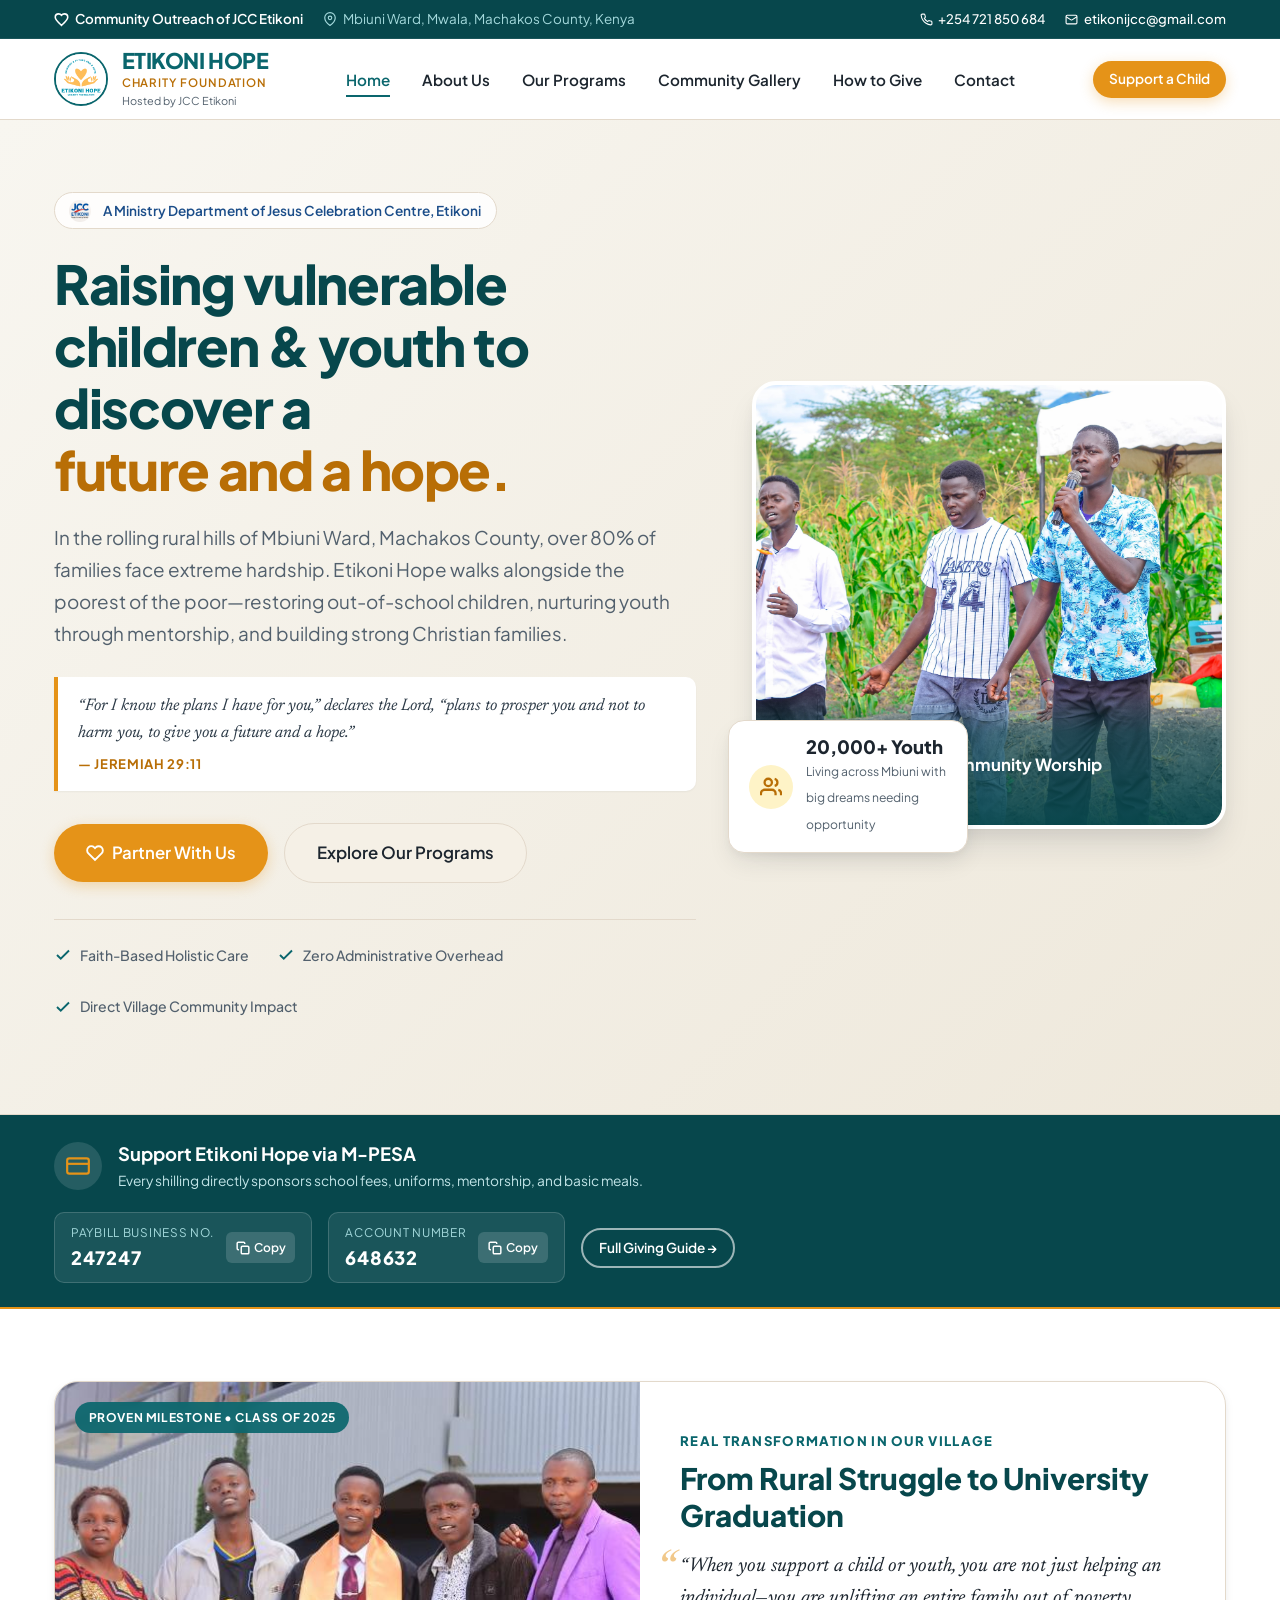
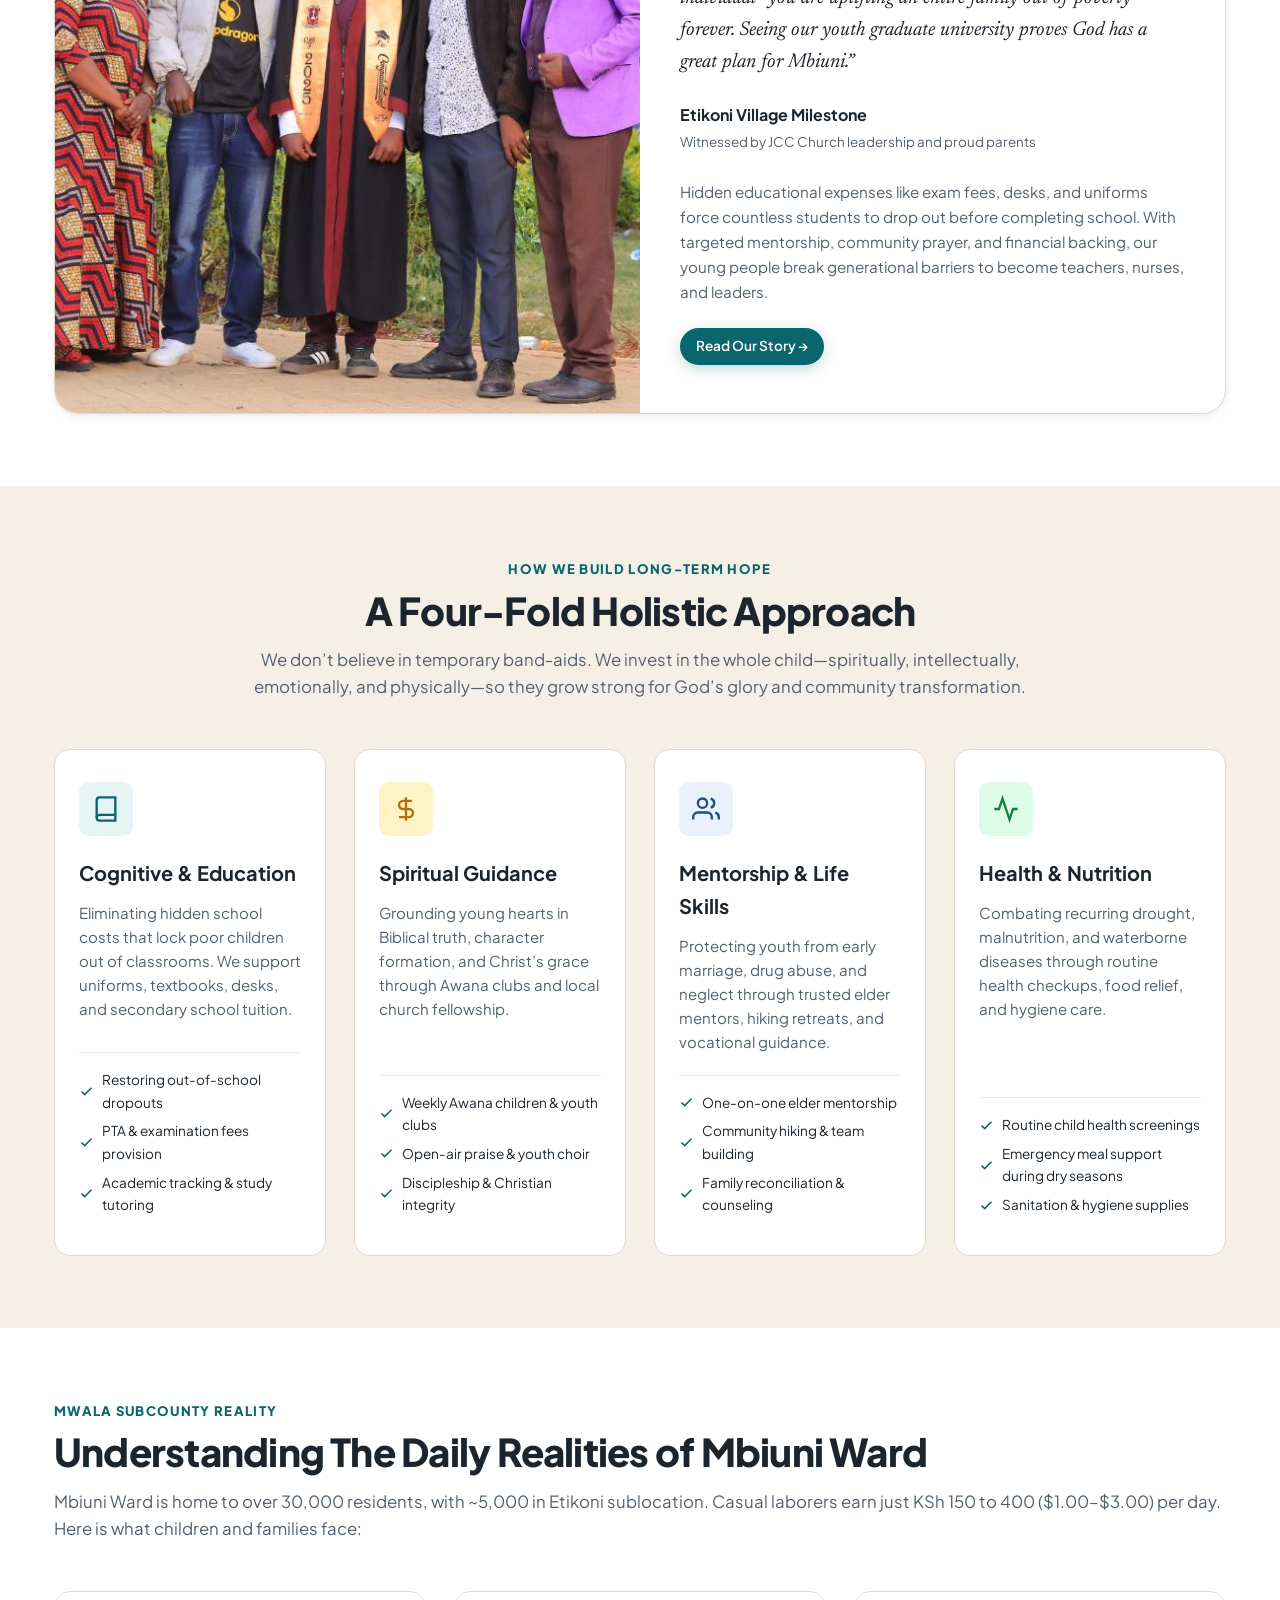
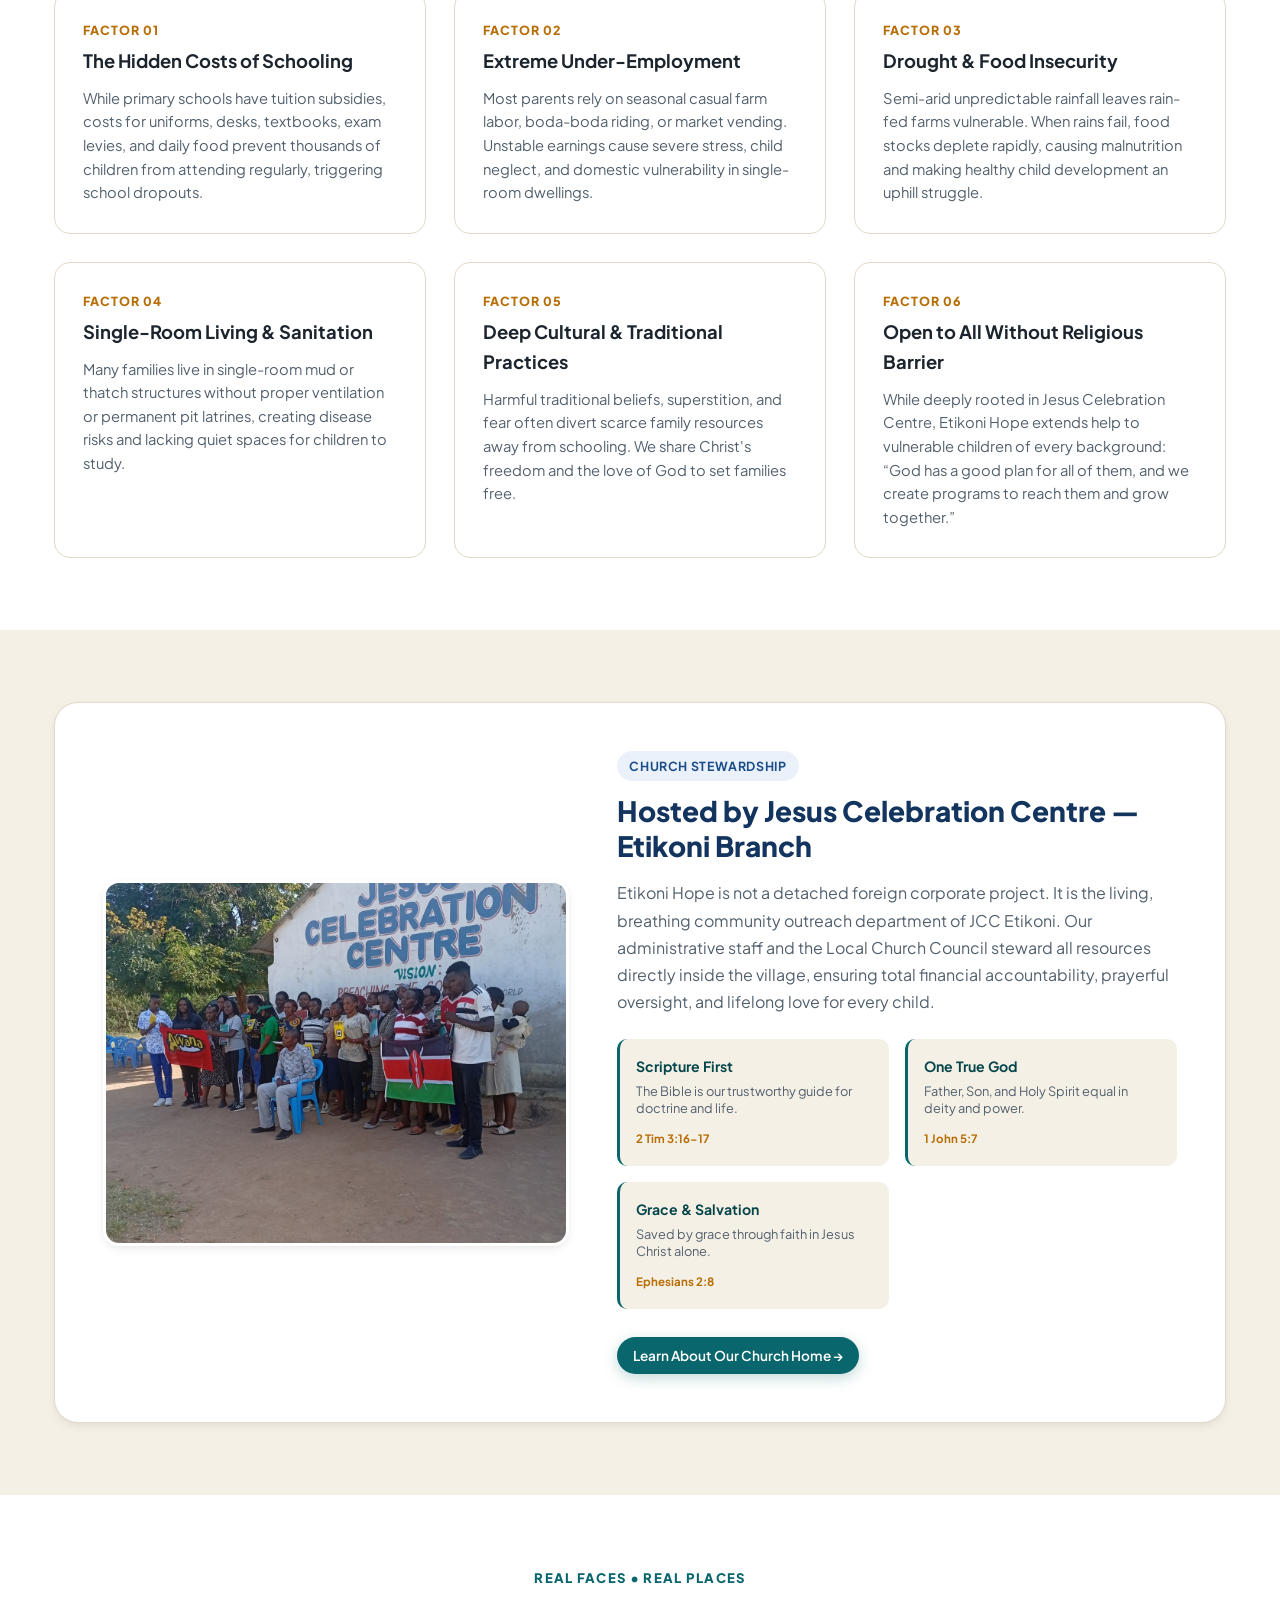
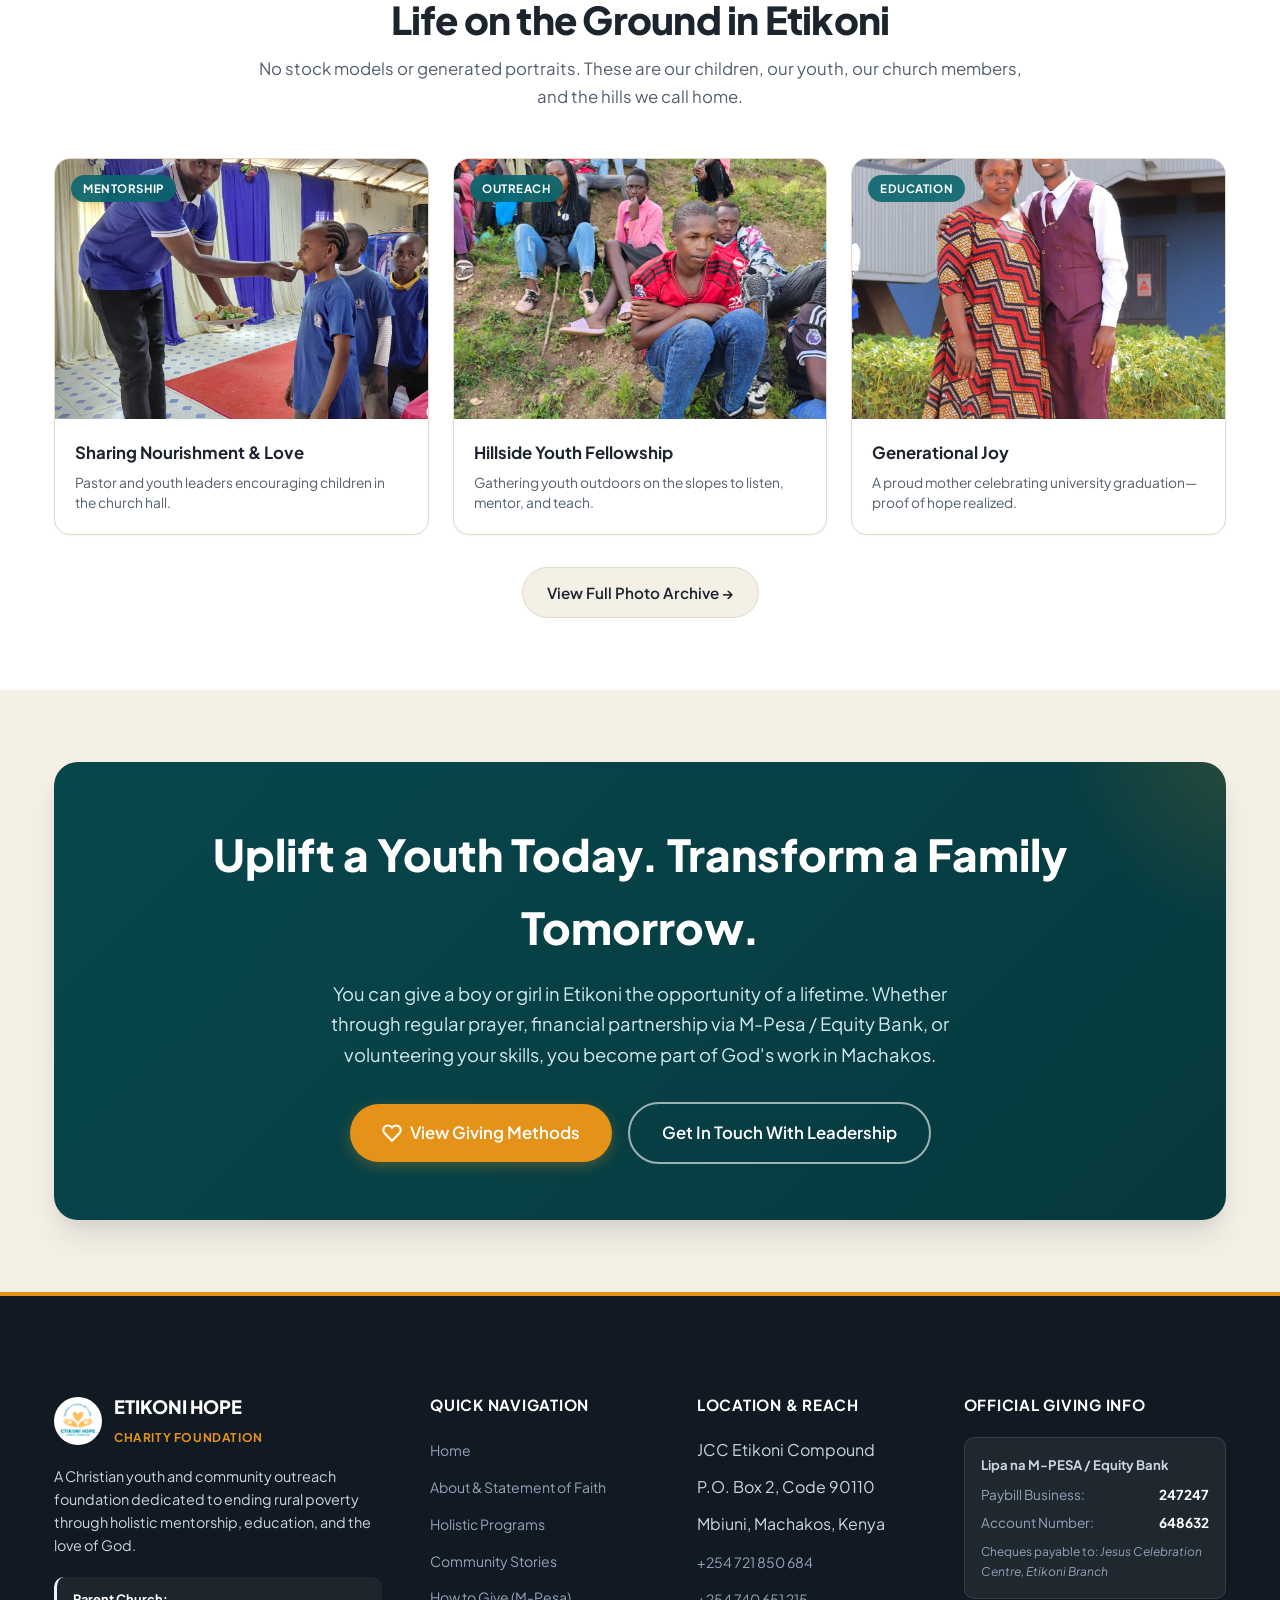
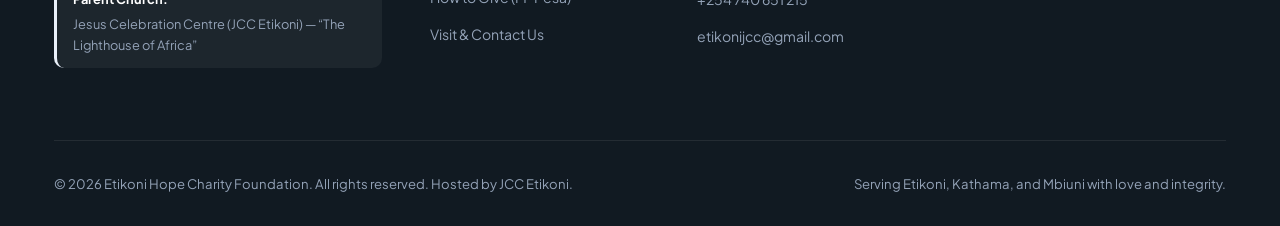
==== index.html @ 02f0107c "Initial complete static website for Etikoni Hope Charity Foundation" ====
<!DOCTYPE html>
<html lang="en">
<head>
  <meta charset="UTF-8">
  <meta name="viewport" content="width=device-width, initial-scale=1.0">
  <title>Etikoni Hope Charity Foundation | Bringing a Future and a Hope | JCC Etikoni</title>
  <meta name="description" content="Etikoni Hope is a Christian community outreach program hosted by Jesus Celebration Centre (JCC Etikoni) in Mbiuni, Mwala, Machakos County, Kenya. Dedicated to restoring education, mentorship, and hope to vulnerable youth.">
  <link rel="preconnect" href="https://fonts.googleapis.com">
  <link rel="preconnect" href="https://fonts.gstatic.com" crossorigin>
  <link href="https://fonts.googleapis.com/css2?family=Newsreader:ital,opsz,wght@0,6..72,400;0,6..72,600;1,6..72,400&family=Plus+Jakarta+Sans:wght@400;500;600;700;800&display=swap" rel="stylesheet">
  <link rel="stylesheet" href="assets/css/styles.css">
  <link rel="icon" type="image/jpeg" href="assets/images/logo.jpg">
</head>
<body>
  <a href="#main-content" class="skip-link">Skip to main content</a>

  <!-- Top Announcement Bar -->
  <aside class="top-notice-bar" aria-label="Quick contact and community notice">
    <div class="container top-bar-inner">
      <div class="top-bar-left">
        <span class="top-bar-tag">
          <svg width="15" height="15" viewBox="0 0 24 24" fill="none" stroke="currentColor" stroke-width="2.5"><path d="M12 21.35l-1.45-1.32C5.4 15.36 2 12.28 2 8.5 2 5.42 4.42 3 7.5 3c1.74 0 3.41.81 4.5 2.09C13.09 3.81 14.76 3 16.5 3 19.58 3 22 5.42 22 8.5c0 3.78-3.4 6.86-8.55 11.54L12 21.35z"/></svg>
          Community Outreach of JCC Etikoni
        </span>
        <span class="top-bar-location">
          <svg width="14" height="14" viewBox="0 0 24 24" fill="none" stroke="currentColor" stroke-width="2"><path d="M21 10c0 7-9 13-9 13s-9-6-9-13a9 9 0 0 1 18 0z"/><circle cx="12" cy="10" r="3"/></svg>
          Mbiuni Ward, Mwala, Machakos County, Kenya
        </span>
      </div>
      <div class="top-bar-contacts">
        <a href="tel:+254721850684" class="top-contact-link">
          <svg width="13" height="13" viewBox="0 0 24 24" fill="none" stroke="currentColor" stroke-width="2"><path d="M22 16.92v3a2 2 0 0 1-2.18 2 19.79 19.79 0 0 1-8.63-3.07 19.5 19.5 0 0 1-6-6 19.79 19.79 0 0 1-3.07-8.67A2 2 0 0 1 4.11 2h3a2 2 0 0 1 2 1.72 12.84 12.84 0 0 0 .7 2.81 2 2 0 0 1-.45 2.11L8.09 9.91a16 16 0 0 0 6 6l1.27-1.27a2 2 0 0 1 2.11-.45 12.84 12.84 0 0 0 2.81.7A2 2 0 0 1 22 16.92z"/></svg>
          +254 721 850 684
        </a>
        <a href="mailto:etikonijcc@gmail.com" class="top-contact-link">
          <svg width="13" height="13" viewBox="0 0 24 24" fill="none" stroke="currentColor" stroke-width="2"><rect x="2" y="4" width="20" height="16" rx="2"/><path d="m22 7-8.97 5.7a1.94 1.94 0 0 1-2.06 0L2 7"/></svg>
          etikonijcc@gmail.com
        </a>
      </div>
    </div>
  </aside>

  <!-- Main Navigation -->
  <header class="site-header">
    <div class="container nav-container">
      <a href="index.html" class="brand-wrapper" aria-label="Etikoni Hope Home">
        <img src="assets/images/logo.jpg" alt="Etikoni Hope Charity Foundation Logo" class="brand-logo-img">
        <div class="brand-text-block">
          <span class="brand-name">Etikoni Hope</span>
          <span class="brand-tagline">Charity Foundation</span>
          <span class="brand-subchurch">Hosted by JCC Etikoni</span>
        </div>
      </a>

      <nav class="nav-menu" aria-label="Main Navigation">
        <a href="index.html" class="nav-link active">Home</a>
        <a href="about.html" class="nav-link">About Us</a>
        <a href="programs.html" class="nav-link">Our Programs</a>
        <a href="gallery.html" class="nav-link">Community Gallery</a>
        <a href="donate.html" class="nav-link">How to Give</a>
        <a href="contact.html" class="nav-link">Contact</a>
      </nav>

      <div class="nav-actions">
        <a href="donate.html" class="btn btn-accent btn-sm">Support a Child</a>
        <button class="mobile-toggle" aria-expanded="false" aria-label="Toggle navigation menu">
          <svg width="24" height="24" viewBox="0 0 24 24" fill="none" stroke="currentColor" stroke-width="2.5" stroke-linecap="round"><line x1="3" y1="12" x2="21" y2="12"></line><line x1="3" y1="6" x2="21" y2="6"></line><line x1="3" y1="18" x2="21" y2="18"></line></svg>
        </button>
      </div>
    </div>
  </header>

  <main id="main-content">
    <!-- Hero Section -->
    <section class="hero-section">
      <div class="container">
        <div class="hero-grid">
          <div class="hero-content">
            <div class="hero-church-affiliation">
              <img src="assets/images/jcc-logo.jpg" alt="JCC Etikoni">
              <span>A Ministry Department of Jesus Celebration Centre, Etikoni</span>
            </div>

            <h1 class="hero-title">
              Raising vulnerable children & youth to discover a <span class="highlight">future and a hope.</span>
            </h1>

            <p class="hero-lead">
              In the rolling rural hills of Mbiuni Ward, Machakos County, over 80% of families face extreme hardship. Etikoni Hope walks alongside the poorest of the poor—restoring out-of-school children, nurturing youth through mentorship, and building strong Christian families.
            </p>

            <div class="scripture-banner">
              <p class="scripture-text">
                “For I know the plans I have for you,” declares the Lord, “plans to prosper you and not to harm you, to give you a future and a hope.”
              </p>
              <cite class="scripture-ref">— Jeremiah 29:11</cite>
            </div>

            <div class="hero-cta-group">
              <a href="donate.html" class="btn btn-accent btn-lg">
                <svg width="18" height="18" viewBox="0 0 24 24" fill="none" stroke="currentColor" stroke-width="2.5"><path d="M20.84 4.61a5.5 5.5 0 0 0-7.78 0L12 5.67l-1.06-1.06a5.5 5.5 0 0 0-7.78 7.78l1.06 1.06L12 21.23l7.78-7.78 1.06-1.06a5.5 5.5 0 0 0 0-7.78z"/></svg>
                Partner With Us
              </a>
              <a href="programs.html" class="btn btn-secondary btn-lg">Explore Our Programs</a>
            </div>

            <div class="hero-meta-points">
              <div class="meta-item">
                <svg width="18" height="18" viewBox="0 0 24 24" fill="none" stroke="currentColor" stroke-width="2.5"><polyline points="20 6 9 17 4 12"/></svg>
                <span>Faith-Based Holistic Care</span>
              </div>
              <div class="meta-item">
                <svg width="18" height="18" viewBox="0 0 24 24" fill="none" stroke="currentColor" stroke-width="2.5"><polyline points="20 6 9 17 4 12"/></svg>
                <span>Zero Administrative Overhead</span>
              </div>
              <div class="meta-item">
                <svg width="18" height="18" viewBox="0 0 24 24" fill="none" stroke="currentColor" stroke-width="2.5"><polyline points="20 6 9 17 4 12"/></svg>
                <span>Direct Village Community Impact</span>
              </div>
            </div>
          </div>

          <div class="hero-media-wrapper">
            <div class="hero-media-card">
              <img src="assets/images/youth-worship-choir.jpg" alt="Etikoni youth worship choir and outdoor fellowship in Machakos">
              <div class="hero-media-caption">
                <span class="caption-label">Youth in Action</span>
                <h2 class="caption-title">Joyful Fellowship & Community Worship</h2>
                <span class="caption-place">Etikoni Village, Mbiuni Ward</span>
              </div>
            </div>

            <div class="hero-floating-stat">
              <div class="floating-stat-icon">
                <svg width="22" height="22" viewBox="0 0 24 24" fill="none" stroke="currentColor" stroke-width="2.5"><path d="M17 21v-2a4 4 0 0 0-4-4H5a4 4 0 0 0-4 4v2"/><circle cx="9" cy="7" r="4"/><path d="M23 21v-2a4 4 0 0 0-3-3.87"/><path d="M16 3.13a4 4 0 0 1 0 7.75"/></svg>
              </div>
              <div class="floating-stat-content">
                <strong>20,000+ Youth</strong>
                <span>Living across Mbiuni with big dreams needing opportunity</span>
              </div>
            </div>
          </div>
        </div>
      </div>
    </section>

    <!-- Quick Paybill Bar -->
    <section class="paybill-action-strip" aria-label="Direct M-Pesa Giving">
      <div class="container paybill-strip-inner">
        <div class="paybill-lead-info">
          <div class="paybill-tag-icon">
            <svg width="26" height="26" viewBox="0 0 24 24" fill="none" stroke="currentColor" stroke-width="2"><rect x="2" y="5" width="20" height="14" rx="2"/><line x1="2" y1="10" x2="22" y2="10"/></svg>
          </div>
          <div>
            <h3>Support Etikoni Hope via M-PESA</h3>
            <p>Every shilling directly sponsors school fees, uniforms, mentorship, and basic meals.</p>
          </div>
        </div>

        <div class="paybill-data-boxes">
          <div class="paybill-box">
            <div>
              <span>Paybill Business No.</span>
              <strong>247247</strong>
            </div>
            <button class="copy-btn" data-copy="247247" data-label="Business No" aria-label="Copy Paybill Business Number">
              <svg width="14" height="14" viewBox="0 0 24 24" fill="none" stroke="currentColor" stroke-width="2.5"><rect x="9" y="9" width="13" height="13" rx="2" ry="2"/><path d="M5 15H4a2 2 0 0 1-2-2V4a2 2 0 0 1 2-2h9a2 2 0 0 1 2 2v1"/></svg>
              Copy
            </button>
          </div>

          <div class="paybill-box">
            <div>
              <span>Account Number</span>
              <strong>648632</strong>
            </div>
            <button class="copy-btn" data-copy="648632" data-label="Account No" aria-label="Copy Account Number">
              <svg width="14" height="14" viewBox="0 0 24 24" fill="none" stroke="currentColor" stroke-width="2.5"><rect x="9" y="9" width="13" height="13" rx="2" ry="2"/><path d="M5 15H4a2 2 0 0 1-2-2V4a2 2 0 0 1 2-2h9a2 2 0 0 1 2 2v1"/></svg>
              Copy
            </button>
          </div>

          <a href="donate.html" class="btn btn-outline-white btn-sm">Full Giving Guide &rarr;</a>
        </div>
      </div>
    </section>

    <!-- Real Impact Spotlight: University Graduate Proof -->
    <section class="section section-bg-white">
      <div class="container">
        <div class="story-spotlight">
          <div class="story-grid">
            <div class="story-media">
              <img src="assets/images/graduation-family.jpg" alt="University graduation milestone: graduate celebrating with family and church pastor">
              <span class="story-badge">Proven Milestone • Class of 2025</span>
            </div>
            <div class="story-content">
              <span class="section-subtitle">Real Transformation In Our Village</span>
              <h2 style="font-size: 1.85rem; font-weight:800; color:var(--color-primary-dark); margin-bottom:1rem; line-height:1.25;">
                From Rural Struggle to University Graduation
              </h2>
              <p class="story-quote">
                “When you support a child or youth, you are not just helping an individual—you are uplifting an entire family out of poverty forever. Seeing our youth graduate university proves God has a great plan for Mbiuni.”
              </p>
              <div class="story-author">
                <div class="author-details">
                  <strong>Etikoni Village Milestone</strong>
                  <span>Witnessed by JCC Church leadership and proud parents</span>
                </div>
              </div>
              <p style="font-size:0.95rem; color:var(--color-text-muted); line-height:1.65; margin-bottom:1.5rem;">
                Hidden educational expenses like exam fees, desks, and uniforms force countless students to drop out before completing school. With targeted mentorship, community prayer, and financial backing, our young people break generational barriers to become teachers, nurses, and leaders.
              </p>
              <div>
                <a href="about.html" class="btn btn-primary btn-sm">Read Our Story &rarr;</a>
              </div>
            </div>
          </div>
        </div>
      </div>
    </section>

    <!-- 4 Holistic Pillars -->
    <section class="section section-bg-warm">
      <div class="container">
        <div class="section-header text-center">
          <span class="section-subtitle">How We Build Long-Term Hope</span>
          <h2 class="section-title">A Four-Fold Holistic Approach</h2>
          <p class="section-description">
            We don’t believe in temporary band-aids. We invest in the whole child—spiritually, intellectually, emotionally, and physically—so they grow strong for God’s glory and community transformation.
          </p>
        </div>

        <div class="pillar-grid">
          <!-- Pillar 1 -->
          <div class="pillar-card">
            <div class="pillar-icon-box">
              <svg width="28" height="28" viewBox="0 0 24 24" fill="none" stroke="currentColor" stroke-width="2"><path d="M4 19.5A2.5 2.5 0 0 1 6.5 17H20"/><path d="M6.5 2H20v20H6.5A2.5 2.5 0 0 1 4 19.5v-15A2.5 2.5 0 0 1 6.5 2z"/></svg>
            </div>
            <h3 class="pillar-title">Cognitive & Education</h3>
            <p class="pillar-text">
              Eliminating hidden school costs that lock poor children out of classrooms. We support uniforms, textbooks, desks, and secondary school tuition.
            </p>
            <ul class="pillar-list">
              <li>
                <svg width="15" height="15" viewBox="0 0 24 24" fill="none" stroke="currentColor" stroke-width="2.5"><polyline points="20 6 9 17 4 12"/></svg>
                Restoring out-of-school dropouts
              </li>
              <li>
                <svg width="15" height="15" viewBox="0 0 24 24" fill="none" stroke="currentColor" stroke-width="2.5"><polyline points="20 6 9 17 4 12"/></svg>
                PTA & examination fees provision
              </li>
              <li>
                <svg width="15" height="15" viewBox="0 0 24 24" fill="none" stroke="currentColor" stroke-width="2.5"><polyline points="20 6 9 17 4 12"/></svg>
                Academic tracking & study tutoring
              </li>
            </ul>
          </div>

          <!-- Pillar 2 -->
          <div class="pillar-card">
            <div class="pillar-icon-box">
              <svg width="28" height="28" viewBox="0 0 24 24" fill="none" stroke="currentColor" stroke-width="2"><path d="M12 2v20M17 5H9.5a3.5 3.5 0 0 0 0 7h5a3.5 3.5 0 0 1 0 7H6"/></svg>
            </div>
            <h3 class="pillar-title">Spiritual Guidance</h3>
            <p class="pillar-text">
              Grounding young hearts in Biblical truth, character formation, and Christ’s grace through Awana clubs and local church fellowship.
            </p>
            <ul class="pillar-list">
              <li>
                <svg width="15" height="15" viewBox="0 0 24 24" fill="none" stroke="currentColor" stroke-width="2.5"><polyline points="20 6 9 17 4 12"/></svg>
                Weekly Awana children & youth clubs
              </li>
              <li>
                <svg width="15" height="15" viewBox="0 0 24 24" fill="none" stroke="currentColor" stroke-width="2.5"><polyline points="20 6 9 17 4 12"/></svg>
                Open-air praise & youth choir
              </li>
              <li>
                <svg width="15" height="15" viewBox="0 0 24 24" fill="none" stroke="currentColor" stroke-width="2.5"><polyline points="20 6 9 17 4 12"/></svg>
                Discipleship & Christian integrity
              </li>
            </ul>
          </div>

          <!-- Pillar 3 -->
          <div class="pillar-card">
            <div class="pillar-icon-box">
              <svg width="28" height="28" viewBox="0 0 24 24" fill="none" stroke="currentColor" stroke-width="2"><path d="M17 21v-2a4 4 0 0 0-4-4H5a4 4 0 0 0-4 4v2"/><circle cx="9" cy="7" r="4"/><path d="M23 21v-2a4 4 0 0 0-3-3.87"/><path d="M16 3.13a4 4 0 0 1 0 7.75"/></svg>
            </div>
            <h3 class="pillar-title">Mentorship & Life Skills</h3>
            <p class="pillar-text">
              Protecting youth from early marriage, drug abuse, and neglect through trusted elder mentors, hiking retreats, and vocational guidance.
            </p>
            <ul class="pillar-list">
              <li>
                <svg width="15" height="15" viewBox="0 0 24 24" fill="none" stroke="currentColor" stroke-width="2.5"><polyline points="20 6 9 17 4 12"/></svg>
                One-on-one elder mentorship
              </li>
              <li>
                <svg width="15" height="15" viewBox="0 0 24 24" fill="none" stroke="currentColor" stroke-width="2.5"><polyline points="20 6 9 17 4 12"/></svg>
                Community hiking & team building
              </li>
              <li>
                <svg width="15" height="15" viewBox="0 0 24 24" fill="none" stroke="currentColor" stroke-width="2.5"><polyline points="20 6 9 17 4 12"/></svg>
                Family reconciliation & counseling
              </li>
            </ul>
          </div>

          <!-- Pillar 4 -->
          <div class="pillar-card">
            <div class="pillar-icon-box">
              <svg width="28" height="28" viewBox="0 0 24 24" fill="none" stroke="currentColor" stroke-width="2"><path d="M22 12h-4l-3 9L9 3l-3 9H2"/></svg>
            </div>
            <h3 class="pillar-title">Health & Nutrition</h3>
            <p class="pillar-text">
              Combating recurring drought, malnutrition, and waterborne diseases through routine health checkups, food relief, and hygiene care.
            </p>
            <ul class="pillar-list">
              <li>
                <svg width="15" height="15" viewBox="0 0 24 24" fill="none" stroke="currentColor" stroke-width="2.5"><polyline points="20 6 9 17 4 12"/></svg>
                Routine child health screenings
              </li>
              <li>
                <svg width="15" height="15" viewBox="0 0 24 24" fill="none" stroke="currentColor" stroke-width="2.5"><polyline points="20 6 9 17 4 12"/></svg>
                Emergency meal support during dry seasons
              </li>
              <li>
                <svg width="15" height="15" viewBox="0 0 24 24" fill="none" stroke="currentColor" stroke-width="2.5"><polyline points="20 6 9 17 4 12"/></svg>
                Sanitation & hygiene supplies
              </li>
            </ul>
          </div>
        </div>
      </div>
    </section>

    <!-- Local Community Reality -->
    <section class="section section-bg-white">
      <div class="container">
        <div class="section-header">
          <span class="section-subtitle">Mwala Subcounty Reality</span>
          <h2 class="section-title">Understanding The Daily Realities of Mbiuni Ward</h2>
          <p class="section-description">
            Mbiuni Ward is home to over 30,000 residents, with ~5,000 in Etikoni sublocation. Casual laborers earn just KSh 150 to 400 ($1.00–$3.00) per day. Here is what children and families face:
          </p>
        </div>

        <div class="challenges-grid">
          <div class="challenge-card">
            <span class="challenge-num">Factor 01</span>
            <h3 class="challenge-title">The Hidden Costs of Schooling</h3>
            <p class="challenge-text">
              While primary schools have tuition subsidies, costs for uniforms, desks, textbooks, exam levies, and daily food prevent thousands of children from attending regularly, triggering school dropouts.
            </p>
          </div>

          <div class="challenge-card">
            <span class="challenge-num">Factor 02</span>
            <h3 class="challenge-title">Extreme Under-Employment</h3>
            <p class="challenge-text">
              Most parents rely on seasonal casual farm labor, boda-boda riding, or market vending. Unstable earnings cause severe stress, child neglect, and domestic vulnerability in single-room dwellings.
            </p>
          </div>

          <div class="challenge-card">
            <span class="challenge-num">Factor 03</span>
            <h3 class="challenge-title">Drought & Food Insecurity</h3>
            <p class="challenge-text">
              Semi-arid unpredictable rainfall leaves rain-fed farms vulnerable. When rains fail, food stocks deplete rapidly, causing malnutrition and making healthy child development an uphill struggle.
            </p>
          </div>

          <div class="challenge-card">
            <span class="challenge-num">Factor 04</span>
            <h3 class="challenge-title">Single-Room Living & Sanitation</h3>
            <p class="challenge-text">
              Many families live in single-room mud or thatch structures without proper ventilation or permanent pit latrines, creating disease risks and lacking quiet spaces for children to study.
            </p>
          </div>

          <div class="challenge-card">
            <span class="challenge-num">Factor 05</span>
            <h3 class="challenge-title">Deep Cultural & Traditional Practices</h3>
            <p class="challenge-text">
              Harmful traditional beliefs, superstition, and fear often divert scarce family resources away from schooling. We share Christ's freedom and the love of God to set families free.
            </p>
          </div>

          <div class="challenge-card">
            <span class="challenge-num">Factor 06</span>
            <h3 class="challenge-title">Open to All Without Religious Barrier</h3>
            <p class="challenge-text">
              While deeply rooted in Jesus Celebration Centre, Etikoni Hope extends help to vulnerable children of every background: “God has a good plan for all of them, and we create programs to reach them and grow together.”
            </p>
          </div>
        </div>
      </div>
    </section>

    <!-- Church Connection Feature -->
    <section class="section section-bg-warm">
      <div class="container">
        <div class="church-box">
          <div class="church-box-grid">
            <div class="church-media-card">
              <img src="assets/images/church-awana-gathering.jpg" alt="JCC Etikoni church congregation and Awana youth ministry">
            </div>
            <div class="church-info-block">
              <div class="badge-tag badge-tag-blue" style="margin-bottom:0.75rem;">Church Stewardship</div>
              <h3>Hosted by Jesus Celebration Centre — Etikoni Branch</h3>
              <p>
                Etikoni Hope is not a detached foreign corporate project. It is the living, breathing community outreach department of JCC Etikoni. Our administrative staff and the Local Church Council steward all resources directly inside the village, ensuring total financial accountability, prayerful oversight, and lifelong love for every child.
              </p>
              
              <div class="faith-statement-cards">
                <div class="faith-card">
                  <h5>Scripture First</h5>
                  <p>The Bible is our trustworthy guide for doctrine and life.</p>
                  <span>2 Tim 3:16-17</span>
                </div>
                <div class="faith-card">
                  <h5>One True God</h5>
                  <p>Father, Son, and Holy Spirit equal in deity and power.</p>
                  <span>1 John 5:7</span>
                </div>
                <div class="faith-card">
                  <h5>Grace & Salvation</h5>
                  <p>Saved by grace through faith in Jesus Christ alone.</p>
                  <span>Ephesians 2:8</span>
                </div>
              </div>

              <div style="margin-top: 1.75rem;">
                <a href="about.html" class="btn btn-primary btn-sm">Learn About Our Church Home &rarr;</a>
              </div>
            </div>
          </div>
        </div>
      </div>
    </section>

    <!-- Visual Glimpse of the Community -->
    <section class="section section-bg-white">
      <div class="container">
        <div class="section-header text-center">
          <span class="section-subtitle">Real Faces • Real Places</span>
          <h2 class="section-title">Life on the Ground in Etikoni</h2>
          <p class="section-description">
            No stock models or generated portraits. These are our children, our youth, our church members, and the hills we call home.
          </p>
        </div>

        <div class="gallery-grid">
          <div class="gallery-item" data-lightbox-src="assets/images/mentorship-feeding.jpg" data-title="Sharing Fellowship & Nourishment" data-caption="Pastor and youth leaders sharing meals and encouragement with children at the JCC Etikoni hall.">
            <div class="gallery-thumb-wrapper">
              <img src="assets/images/mentorship-feeding.jpg" alt="Pastor feeding children at church">
              <span class="gallery-category-pill">Mentorship</span>
            </div>
            <div class="gallery-caption">
              <h4>Sharing Nourishment & Love</h4>
              <p>Pastor and youth leaders encouraging children in the church hall.</p>
            </div>
          </div>

          <div class="gallery-item" data-lightbox-src="assets/images/youth-hillside-fellowship.jpg" data-title="Hillside Youth Fellowship" data-caption="Over 40 rural youth gathered outdoors on the slopes of Etikoni for mentorship and hope.">
            <div class="gallery-thumb-wrapper">
              <img src="assets/images/youth-hillside-fellowship.jpg" alt="Youth gathered on hillside for mentorship">
              <span class="gallery-category-pill">Outreach</span>
            </div>
            <div class="gallery-caption">
              <h4>Hillside Youth Fellowship</h4>
              <p>Gathering youth outdoors on the slopes to listen, mentor, and teach.</p>
            </div>
          </div>

          <div class="gallery-item" data-lightbox-src="assets/images/graduate-mother.jpg" data-title="Mother & University Graduate" data-caption="A mother in traditional attire standing proud with her son on graduation day.">
            <div class="gallery-thumb-wrapper">
              <img src="assets/images/graduate-mother.jpg" alt="Proud mother and university graduate son">
              <span class="gallery-category-pill">Education</span>
            </div>
            <div class="gallery-caption">
              <h4>Generational Joy</h4>
              <p>A proud mother celebrating university graduation—proof of hope realized.</p>
            </div>
          </div>
        </div>

        <div style="text-align: center; margin-top: 2rem;">
          <a href="gallery.html" class="btn btn-secondary">View Full Photo Archive &rarr;</a>
        </div>
      </div>
    </section>

    <!-- Call to Action Banner -->
    <section class="section section-bg-warm">
      <div class="container">
        <div class="cta-banner">
          <h2>Uplift a Youth Today. Transform a Family Tomorrow.</h2>
          <p>
            You can give a boy or girl in Etikoni the opportunity of a lifetime. Whether through regular prayer, financial partnership via M-Pesa / Equity Bank, or volunteering your skills, you become part of God's work in Machakos.
          </p>
          <div class="cta-button-row">
            <a href="donate.html" class="btn btn-accent btn-lg">
              <svg width="20" height="20" viewBox="0 0 24 24" fill="none" stroke="currentColor" stroke-width="2.5"><path d="M20.84 4.61a5.5 5.5 0 0 0-7.78 0L12 5.67l-1.06-1.06a5.5 5.5 0 0 0-7.78 7.78l1.06 1.06L12 21.23l7.78-7.78 1.06-1.06a5.5 5.5 0 0 0 0-7.78z"/></svg>
              View Giving Methods
            </a>
            <a href="contact.html" class="btn btn-outline-white btn-lg">Get In Touch With Leadership</a>
          </div>
        </div>
      </div>
    </section>
  </main>

  <!-- Site Footer -->
  <footer class="site-footer">
    <div class="container">
      <div class="footer-grid">
        <div class="footer-brand">
          <div style="display:flex; align-items:center; gap:0.75rem; margin-bottom:1rem;">
            <img src="assets/images/logo.jpg" alt="Etikoni Hope" style="width:48px; height:48px; border-radius:50%; background:#fff; padding:2px;">
            <div>
              <h4 style="margin:0; font-size:1.15rem; color:#fff;">Etikoni Hope</h4>
              <span style="font-size:0.75rem; color:var(--color-accent); text-transform:uppercase; letter-spacing:0.05em; font-weight:700;">Charity Foundation</span>
            </div>
          </div>
          <p>
            A Christian youth and community outreach foundation dedicated to ending rural poverty through holistic mentorship, education, and the love of God.
          </p>
          <div class="footer-church-note">
            <strong>Parent Church:</strong>
            Jesus Celebration Centre (JCC Etikoni) — “The Lighthouse of Africa”
          </div>
        </div>

        <div class="footer-col">
          <h5>Quick Navigation</h5>
          <ul class="footer-links">
            <li><a href="index.html">Home</a></li>
            <li><a href="about.html">About & Statement of Faith</a></li>
            <li><a href="programs.html">Holistic Programs</a></li>
            <li><a href="gallery.html">Community Stories</a></li>
            <li><a href="donate.html">How to Give (M-Pesa)</a></li>
            <li><a href="contact.html">Visit & Contact Us</a></li>
          </ul>
        </div>

        <div class="footer-col">
          <h5>Location & Reach</h5>
          <ul class="footer-links">
            <li><span style="color:#cbd5e1;">JCC Etikoni Compound</span></li>
            <li><span style="color:#cbd5e1;">P.O. Box 2, Code 90110</span></li>
            <li><span style="color:#cbd5e1;">Mbiuni, Machakos, Kenya</span></li>
            <li style="margin-top:0.75rem;"><a href="tel:+254721850684">+254 721 850 684</a></li>
            <li><a href="tel:+254740651215">+254 740 651 215</a></li>
            <li><a href="mailto:etikonijcc@gmail.com">etikonijcc@gmail.com</a></li>
          </ul>
        </div>

        <div class="footer-col">
          <h5>Official Giving Info</h5>
          <div class="footer-paybill-widget">
            <p><strong>Lipa na M-PESA / Equity Bank</strong></p>
            <div class="footer-paybill-row">
              <span>Paybill Business:</span>
              <strong>247247</strong>
            </div>
            <div class="footer-paybill-row">
              <span>Account Number:</span>
              <strong>648632</strong>
            </div>
            <p style="font-size:0.75rem; color:#94a3b8; margin-top:0.5rem; margin-bottom:0;">
              Cheques payable to: <em>Jesus Celebration Centre, Etikoni Branch</em>
            </p>
          </div>
        </div>
      </div>

      <div class="footer-bottom">
        <p>&copy; 2026 Etikoni Hope Charity Foundation. All rights reserved. Hosted by JCC Etikoni.</p>
        <p>Serving Etikoni, Kathama, and Mbiuni with love and integrity.</p>
      </div>
    </div>
  </footer>

  <script src="assets/js/main.js"></script>
</body>
</html>
---- assets/css/styles.css ----
/* ==========================================================================
   Etikoni Hope Charity Foundation - Official Stylesheet
   Rooted in community, faith, and authentic human impact
   ========================================================================== */

:root {
  /* Brand Palette - Derived from Etikoni Hope & JCC Logos */
  --color-primary: #0a666d;
  --color-primary-dark: #07474c;
  --color-primary-light: #12828a;
  --color-primary-subtle: #e6f4f5;

  --color-accent: #e59318;
  --color-accent-dark: #b86e06;
  --color-accent-light: #fef3c7;
  --color-accent-hover: #cf7c08;

  --color-church-blue: #1b4d89;
  --color-church-blue-dark: #12345e;
  --color-church-blue-light: #eaf1fb;

  --color-earth-red: #c2410c;
  --color-earth-green: #15803d;
  --color-earth-green-light: #dcfce7;

  /* Neutrals & Surfaces */
  --color-bg: #faf8f5;
  --color-surface: #ffffff;
  --color-surface-warm: #f5f0e6;
  --color-surface-hover: #f0e9dc;
  --color-border: #e3d9cb;
  --color-border-light: #efe7db;

  /* Typography Colors */
  --color-text-main: #1c252e;
  --color-text-muted: #52606d;
  --color-text-light: #7b8a99;
  --color-text-inverse: #ffffff;

  /* Typography System */
  --font-sans: 'Plus Jakarta Sans', system-ui, -apple-system, BlinkMacSystemFont, 'Segoe UI', Roboto, Helvetica, Arial, sans-serif;
  --font-serif: 'Newsreader', Georgia, Cambria, 'Times New Roman', serif;

  /* Spacing Scale */
  --space-xs: 0.25rem;
  --space-sm: 0.5rem;
  --space-md: 1rem;
  --space-lg: 1.5rem;
  --space-xl: 2rem;
  --space-2xl: 3rem;
  --space-3xl: 4.5rem;
  --space-4xl: 6rem;

  /* Border Radius */
  --radius-sm: 0.375rem;
  --radius-md: 0.625rem;
  --radius-lg: 1rem;
  --radius-xl: 1.5rem;
  --radius-full: 9999px;

  /* Elevation Shadows */
  --shadow-sm: 0 1px 2px rgba(28, 37, 46, 0.05);
  --shadow-md: 0 4px 12px -2px rgba(28, 37, 46, 0.08), 0 2px 6px -1px rgba(28, 37, 46, 0.04);
  --shadow-lg: 0 12px 24px -4px rgba(28, 37, 46, 0.1), 0 4px 10px -2px rgba(28, 37, 46, 0.05);
  --shadow-xl: 0 20px 32px -6px rgba(28, 37, 46, 0.12), 0 8px 16px -4px rgba(28, 37, 46, 0.06);

  /* Transitions */
  --transition-fast: 150ms cubic-bezier(0.4, 0, 0.2, 1);
  --transition-base: 250ms cubic-bezier(0.4, 0, 0.2, 1);
  --transition-smooth: 350ms cubic-bezier(0.16, 1, 0.3, 1);
}

/* Reset & Base Styles */
*, *::before, *::after {
  box-sizing: border-box;
  margin: 0;
  padding: 0;
}

html {
  font-size: 16px;
  scroll-behavior: smooth;
  -webkit-font-smoothing: antialiased;
  -moz-osx-font-smoothing: grayscale;
}

body {
  font-family: var(--font-sans);
  background-color: var(--color-bg);
  color: var(--color-text-main);
  line-height: 1.65;
  overflow-x: hidden;
  display: flex;
  flex-direction: column;
  min-height: 100vh;
}

img, picture, video, svg {
  display: block;
  max-width: 100%;
}

a {
  color: inherit;
  text-decoration: none;
  transition: color var(--transition-fast);
}

button, input, textarea, select {
  font: inherit;
  color: inherit;
}

button {
  cursor: pointer;
  border: none;
  background: none;
}

ul, ol {
  list-style: none;
}

/* Skip link for accessibility */
.skip-link {
  position: absolute;
  top: -100px;
  left: 1rem;
  background: var(--color-primary-dark);
  color: #fff;
  padding: 0.75rem 1.25rem;
  z-index: 9999;
  border-radius: var(--radius-sm);
  font-weight: 600;
  transition: top var(--transition-fast);
}
.skip-link:focus {
  top: 1rem;
}

/* Container */
.container {
  width: 100%;
  max-width: 1220px;
  margin-left: auto;
  margin-right: auto;
  padding-left: 1.5rem;
  padding-right: 1.5rem;
}

.container-narrow {
  max-width: 860px;
}

.container-wide {
  max-width: 1360px;
}

/* Header & Top Bar */
.top-notice-bar {
  background: var(--color-primary-dark);
  color: #d1ecee;
  font-size: 0.84rem;
  padding: 0.5rem 0;
  border-bottom: 1px solid rgba(255, 255, 255, 0.08);
}

.top-bar-inner {
  display: flex;
  justify-content: space-between;
  align-items: center;
  flex-wrap: wrap;
  gap: 0.75rem;
}

.top-bar-left {
  display: flex;
  align-items: center;
  gap: 1.25rem;
  flex-wrap: wrap;
}

.top-bar-tag {
  display: inline-flex;
  align-items: center;
  gap: 0.4rem;
  color: #fff;
  font-weight: 600;
}

.top-bar-location {
  display: inline-flex;
  align-items: center;
  gap: 0.35rem;
  color: #a4d9dc;
}

.top-bar-contacts {
  display: flex;
  align-items: center;
  gap: 1.25rem;
}

.top-contact-link {
  display: inline-flex;
  align-items: center;
  gap: 0.35rem;
  color: #fff;
  font-weight: 500;
  font-size: 0.82rem;
}
.top-contact-link:hover {
  color: var(--color-accent);
}

/* Main Navigation */
.site-header {
  position: sticky;
  top: 0;
  z-index: 1000;
  background: rgba(255, 255, 255, 0.96);
  backdrop-filter: blur(12px);
  -webkit-backdrop-filter: blur(12px);
  border-bottom: 1px solid var(--color-border);
  transition: all var(--transition-base);
}

.site-header.is-scrolled {
  box-shadow: var(--shadow-md);
}

.nav-container {
  display: flex;
  align-items: center;
  justify-content: space-between;
  height: 80px;
}

.brand-wrapper {
  display: flex;
  align-items: center;
  gap: 0.85rem;
  text-decoration: none;
}

.brand-logo-img {
  width: 54px;
  height: 54px;
  border-radius: 50%;
  object-fit: cover;
  border: 2px solid var(--color-primary);
  background: #fff;
}

.brand-text-block {
  display: flex;
  flex-direction: column;
}

.brand-name {
  font-size: 1.35rem;
  font-weight: 800;
  letter-spacing: -0.02em;
  color: var(--color-primary);
  line-height: 1.1;
  text-transform: uppercase;
}

.brand-tagline {
  font-size: 0.72rem;
  font-weight: 600;
  text-transform: uppercase;
  letter-spacing: 0.08em;
  color: var(--color-accent-dark);
}

.brand-subchurch {
  font-size: 0.68rem;
  color: var(--color-text-muted);
}

/* Nav links */
.nav-menu {
  display: flex;
  align-items: center;
  gap: 2rem;
}

.nav-link {
  font-size: 0.95rem;
  font-weight: 600;
  color: var(--color-text-main);
  position: relative;
  padding: 0.35rem 0;
  transition: color var(--transition-fast);
}

.nav-link::after {
  content: '';
  position: absolute;
  bottom: 0;
  left: 0;
  width: 0;
  height: 2px;
  background-color: var(--color-primary);
  transition: width var(--transition-base);
}

.nav-link:hover,
.nav-link.active {
  color: var(--color-primary);
}

.nav-link.active::after {
  width: 100%;
}

.nav-actions {
  display: flex;
  align-items: center;
  gap: 1rem;
}

.mobile-toggle {
  display: none;
  width: 44px;
  height: 44px;
  border-radius: var(--radius-sm);
  align-items: center;
  justify-content: center;
  color: var(--color-text-main);
  background: var(--color-surface-warm);
}

/* Buttons */
.btn {
  display: inline-flex;
  align-items: center;
  justify-content: center;
  gap: 0.5rem;
  padding: 0.75rem 1.5rem;
  font-size: 0.95rem;
  font-weight: 600;
  border-radius: var(--radius-full);
  transition: all var(--transition-fast);
  text-align: center;
  white-space: nowrap;
}

.btn-primary {
  background: var(--color-primary);
  color: #ffffff;
  box-shadow: 0 4px 14px rgba(10, 102, 109, 0.25);
}
.btn-primary:hover {
  background: var(--color-primary-dark);
  transform: translateY(-1px);
  box-shadow: 0 6px 18px rgba(10, 102, 109, 0.32);
  color: #fff;
}

.btn-accent {
  background: var(--color-accent);
  color: #ffffff;
  box-shadow: 0 4px 14px rgba(229, 147, 24, 0.3);
}
.btn-accent:hover {
  background: var(--color-accent-dark);
  transform: translateY(-1px);
  box-shadow: 0 6px 18px rgba(229, 147, 24, 0.4);
  color: #fff;
}

.btn-secondary {
  background: var(--color-surface-warm);
  color: var(--color-text-main);
  border: 1px solid var(--color-border);
}
.btn-secondary:hover {
  background: var(--color-surface-hover);
  border-color: var(--color-text-muted);
}

.btn-outline-white {
  background: transparent;
  color: #ffffff;
  border: 2px solid rgba(255, 255, 255, 0.6);
}
.btn-outline-white:hover {
  background: #ffffff;
  color: var(--color-primary-dark);
  border-color: #ffffff;
}

.btn-sm {
  padding: 0.45rem 1rem;
  font-size: 0.85rem;
}

.btn-lg {
  padding: 0.95rem 2rem;
  font-size: 1.05rem;
}

/* Paybill Fast Badge Pill */
.paybill-pill {
  display: inline-flex;
  align-items: center;
  gap: 0.5rem;
  background: #fff;
  border: 1px solid #e2d7c5;
  border-radius: var(--radius-full);
  padding: 0.35rem 0.85rem;
  font-size: 0.82rem;
  box-shadow: var(--shadow-sm);
}

.paybill-pill strong {
  color: var(--color-primary-dark);
  font-weight: 700;
}

.badge-tag {
  display: inline-flex;
  align-items: center;
  gap: 0.35rem;
  padding: 0.3rem 0.75rem;
  background: var(--color-primary-subtle);
  color: var(--color-primary-dark);
  font-size: 0.78rem;
  font-weight: 700;
  text-transform: uppercase;
  letter-spacing: 0.05em;
  border-radius: var(--radius-full);
}

.badge-tag-amber {
  background: var(--color-accent-light);
  color: var(--color-accent-dark);
}

.badge-tag-blue {
  background: var(--color-church-blue-light);
  color: var(--color-church-blue);
}

/* Hero Section */
.hero-section {
  position: relative;
  background: linear-gradient(135deg, #f8f6f0 0%, #eee8db 100%);
  padding: var(--space-3xl) 0 var(--space-4xl);
  overflow: hidden;
  border-bottom: 1px solid var(--color-border);
}

.hero-grid {
  display: grid;
  grid-template-columns: 1.15fr 0.85fr;
  align-items: center;
  gap: 3.5rem;
}

.hero-church-affiliation {
  display: inline-flex;
  align-items: center;
  gap: 0.75rem;
  background: rgba(255, 255, 255, 0.85);
  border: 1px solid var(--color-border);
  padding: 0.4rem 0.9rem;
  border-radius: var(--radius-full);
  margin-bottom: 1.5rem;
  font-size: 0.85rem;
  font-weight: 600;
  color: var(--color-church-blue);
}

.hero-church-affiliation img {
  width: 22px;
  height: 22px;
  border-radius: 50%;
}

.hero-title {
  font-size: clamp(2.3rem, 4.2vw, 3.5rem);
  font-weight: 800;
  line-height: 1.15;
  color: var(--color-primary-dark);
  letter-spacing: -0.025em;
  margin-bottom: 1.25rem;
}

.hero-title .highlight {
  color: var(--color-accent-dark);
  position: relative;
  display: inline-block;
}

.hero-lead {
  font-size: 1.18rem;
  color: var(--color-text-muted);
  line-height: 1.7;
  margin-bottom: 1.75rem;
}

.scripture-banner {
  background: var(--color-surface);
  border-left: 4px solid var(--color-accent);
  padding: 1rem 1.25rem;
  border-radius: 0 var(--radius-md) var(--radius-md) 0;
  box-shadow: var(--shadow-sm);
  margin-bottom: 2rem;
}

.scripture-text {
  font-family: var(--font-serif);
  font-size: 1.05rem;
  font-style: italic;
  color: #2c3a47;
  line-height: 1.6;
}

.scripture-ref {
  display: block;
  margin-top: 0.4rem;
  font-size: 0.82rem;
  font-weight: 700;
  color: var(--color-accent-dark);
  text-transform: uppercase;
  letter-spacing: 0.05em;
  font-style: normal;
}

.hero-cta-group {
  display: flex;
  flex-wrap: wrap;
  align-items: center;
  gap: 1rem;
  margin-bottom: 2.25rem;
}

.hero-meta-points {
  display: flex;
  flex-wrap: wrap;
  gap: 1.75rem;
  padding-top: 1.5rem;
  border-top: 1px solid var(--color-border);
}

.meta-item {
  display: flex;
  align-items: center;
  gap: 0.5rem;
  font-size: 0.88rem;
  color: var(--color-text-muted);
  font-weight: 500;
}

.meta-item svg {
  color: var(--color-primary);
  flex-shrink: 0;
}

/* Hero Media Mosaic */
.hero-media-wrapper {
  position: relative;
}

.hero-media-card {
  position: relative;
  border-radius: var(--radius-xl);
  overflow: hidden;
  box-shadow: var(--shadow-xl);
  border: 4px solid #ffffff;
  background: #ffffff;
}

.hero-media-card img {
  width: 100%;
  height: 440px;
  object-fit: cover;
  transition: transform var(--transition-smooth);
}

.hero-media-caption {
  position: absolute;
  bottom: 0;
  left: 0;
  right: 0;
  background: linear-gradient(to top, rgba(7, 71, 76, 0.95) 0%, rgba(7, 71, 76, 0.6) 70%, transparent 100%);
  color: #fff;
  padding: 1.75rem 1.25rem 1.25rem;
}

.caption-label {
  font-size: 0.72rem;
  text-transform: uppercase;
  letter-spacing: 0.08em;
  color: var(--color-accent-light);
  font-weight: 700;
}

.caption-title {
  font-size: 1.05rem;
  font-weight: 700;
  margin-top: 0.15rem;
}

.caption-place {
  font-size: 0.82rem;
  color: #d1ecee;
}

.hero-floating-stat {
  position: absolute;
  bottom: -1.5rem;
  left: -1.5rem;
  background: #ffffff;
  border-radius: var(--radius-lg);
  padding: 1rem 1.25rem;
  box-shadow: var(--shadow-lg);
  border: 1px solid var(--color-border);
  display: flex;
  align-items: center;
  gap: 0.85rem;
  z-index: 2;
  max-width: 240px;
}

.floating-stat-icon {
  width: 44px;
  height: 44px;
  border-radius: 50%;
  background: var(--color-accent-light);
  color: var(--color-accent-dark);
  display: flex;
  align-items: center;
  justify-content: center;
  flex-shrink: 0;
}

.floating-stat-content strong {
  display: block;
  font-size: 1.15rem;
  font-weight: 800;
  color: var(--color-text-main);
  line-height: 1.1;
}

.floating-stat-content span {
  font-size: 0.76rem;
  color: var(--color-text-muted);
  line-height: 1.2;
}

/* Paybill Fast Banner */
.paybill-action-strip {
  background: var(--color-primary-dark);
  color: #ffffff;
  padding: 1.5rem 0;
  border-bottom: 2px solid var(--color-accent);
}

.paybill-strip-inner {
  display: flex;
  align-items: center;
  justify-content: space-between;
  flex-wrap: wrap;
  gap: 1.25rem;
}

.paybill-lead-info {
  display: flex;
  align-items: center;
  gap: 1rem;
}

.paybill-tag-icon {
  width: 48px;
  height: 48px;
  border-radius: 50%;
  background: rgba(255, 255, 255, 0.12);
  display: flex;
  align-items: center;
  justify-content: center;
  color: var(--color-accent);
}

.paybill-lead-info h3 {
  font-size: 1.15rem;
  font-weight: 700;
  color: #ffffff;
}

.paybill-lead-info p {
  font-size: 0.86rem;
  color: #c2e5e8;
}

.paybill-data-boxes {
  display: flex;
  align-items: center;
  gap: 1rem;
  flex-wrap: wrap;
}

.paybill-box {
  background: rgba(255, 255, 255, 0.08);
  border: 1px solid rgba(255, 255, 255, 0.16);
  padding: 0.6rem 1rem;
  border-radius: var(--radius-md);
  display: flex;
  align-items: center;
  gap: 0.75rem;
}

.paybill-box span {
  font-size: 0.74rem;
  text-transform: uppercase;
  letter-spacing: 0.06em;
  color: #a4d9dc;
  display: block;
}

.paybill-box strong {
  font-size: 1.15rem;
  font-weight: 800;
  letter-spacing: 0.04em;
  color: #ffffff;
}

.copy-btn {
  background: rgba(255, 255, 255, 0.15);
  border: none;
  color: #fff;
  padding: 0.35rem 0.6rem;
  border-radius: var(--radius-sm);
  font-size: 0.75rem;
  font-weight: 600;
  display: inline-flex;
  align-items: center;
  gap: 0.25rem;
  transition: all var(--transition-fast);
}

.copy-btn:hover {
  background: var(--color-accent);
  color: #fff;
}

/* Section Common Styling */
.section {
  padding: var(--space-3xl) 0;
  position: relative;
}

.section-bg-warm {
  background-color: var(--color-surface-warm);
}

.section-bg-white {
  background-color: #ffffff;
}

.section-bg-dark {
  background-color: var(--color-primary-dark);
  color: #ffffff;
}

.section-header {
  margin-bottom: var(--space-2xl);
}

.section-header.text-center {
  text-align: center;
  max-width: 780px;
  margin-left: auto;
  margin-right: auto;
}

.section-subtitle {
  font-size: 0.82rem;
  font-weight: 800;
  text-transform: uppercase;
  letter-spacing: 0.1em;
  color: var(--color-primary);
  margin-bottom: 0.5rem;
  display: block;
}

.section-header.text-center .section-subtitle {
  color: var(--color-primary);
}

.section-bg-dark .section-subtitle {
  color: var(--color-accent);
}

.section-title {
  font-size: clamp(1.8rem, 3vw, 2.5rem);
  font-weight: 800;
  color: var(--color-text-main);
  line-height: 1.2;
  letter-spacing: -0.02em;
}

.section-bg-dark .section-title {
  color: #ffffff;
}

.section-description {
  font-size: 1.05rem;
  color: var(--color-text-muted);
  margin-top: 0.75rem;
  line-height: 1.65;
}

.section-bg-dark .section-description {
  color: #d1ecee;
}

/* Feature Grid / Cards */
.pillar-grid {
  display: grid;
  grid-template-columns: repeat(auto-fit, minmax(260px, 1fr));
  gap: 1.75rem;
}

.pillar-card {
  background: var(--color-surface);
  border: 1px solid var(--color-border);
  border-radius: var(--radius-lg);
  padding: 2rem 1.5rem;
  transition: all var(--transition-base);
  display: flex;
  flex-direction: column;
}

.pillar-card:hover {
  transform: translateY(-4px);
  box-shadow: var(--shadow-lg);
  border-color: var(--color-primary);
}

.pillar-icon-box {
  width: 54px;
  height: 54px;
  border-radius: var(--radius-md);
  background: var(--color-primary-subtle);
  color: var(--color-primary);
  display: flex;
  align-items: center;
  justify-content: center;
  margin-bottom: 1.25rem;
}

.pillar-card:nth-child(2) .pillar-icon-box {
  background: var(--color-accent-light);
  color: var(--color-accent-dark);
}

.pillar-card:nth-child(3) .pillar-icon-box {
  background: var(--color-church-blue-light);
  color: var(--color-church-blue);
}

.pillar-card:nth-child(4) .pillar-icon-box {
  background: var(--color-earth-green-light);
  color: var(--color-earth-green);
}

.pillar-title {
  font-size: 1.25rem;
  font-weight: 700;
  color: var(--color-text-main);
  margin-bottom: 0.75rem;
}

.pillar-text {
  font-size: 0.94rem;
  color: var(--color-text-muted);
  line-height: 1.6;
  margin-bottom: 1.25rem;
  flex-grow: 1;
}

.pillar-list {
  border-top: 1px solid var(--color-border-light);
  padding-top: 1rem;
}

.pillar-list li {
  font-size: 0.85rem;
  color: var(--color-text-main);
  display: flex;
  align-items: center;
  gap: 0.5rem;
  margin-bottom: 0.4rem;
}

.pillar-list li svg {
  color: var(--color-primary);
  flex-shrink: 0;
}

/* Real Impact Spotlight / Story Feature */
.story-spotlight {
  background: #ffffff;
  border: 1px solid var(--color-border);
  border-radius: var(--radius-xl);
  overflow: hidden;
  box-shadow: var(--shadow-md);
}

.story-grid {
  display: grid;
  grid-template-columns: 1fr 1fr;
}

.story-media {
  position: relative;
  min-height: 380px;
}

.story-media img {
  width: 100%;
  height: 100%;
  object-fit: cover;
}

.story-badge {
  position: absolute;
  top: 1.25rem;
  left: 1.25rem;
  background: rgba(10, 102, 109, 0.92);
  color: #fff;
  padding: 0.35rem 0.85rem;
  border-radius: var(--radius-full);
  font-size: 0.75rem;
  font-weight: 700;
  text-transform: uppercase;
  letter-spacing: 0.05em;
  backdrop-filter: blur(4px);
}

.story-content {
  padding: 3rem 2.5rem;
  display: flex;
  flex-direction: column;
  justify-content: center;
}

.story-quote {
  font-family: var(--font-serif);
  font-size: 1.25rem;
  font-style: italic;
  color: var(--color-text-main);
  line-height: 1.6;
  margin-bottom: 1.5rem;
  position: relative;
}

.story-quote::before {
  content: '“';
  font-size: 3rem;
  color: var(--color-accent);
  position: absolute;
  left: -1.5rem;
  top: -1rem;
  opacity: 0.5;
}

.story-author {
  display: flex;
  align-items: center;
  gap: 1rem;
  margin-bottom: 1.5rem;
}

.author-details strong {
  display: block;
  font-size: 1rem;
  color: var(--color-text-main);
}

.author-details span {
  font-size: 0.84rem;
  color: var(--color-text-muted);
}

/* Ground Reality Breakdown (PDF 2 data) */
.challenges-grid {
  display: grid;
  grid-template-columns: repeat(auto-fit, minmax(320px, 1fr));
  gap: 1.75rem;
}

.challenge-card {
  background: var(--color-surface);
  border: 1px solid var(--color-border);
  border-radius: var(--radius-lg);
  padding: 1.75rem;
  position: relative;
  transition: all var(--transition-base);
}

.challenge-card:hover {
  box-shadow: var(--shadow-md);
  border-color: #d1bfa8;
}

.challenge-num {
  font-size: 0.78rem;
  font-weight: 800;
  color: var(--color-accent-dark);
  text-transform: uppercase;
  letter-spacing: 0.08em;
  margin-bottom: 0.35rem;
  display: block;
}

.challenge-title {
  font-size: 1.15rem;
  font-weight: 700;
  color: var(--color-text-main);
  margin-bottom: 0.65rem;
}

.challenge-text {
  font-size: 0.92rem;
  color: var(--color-text-muted);
  line-height: 1.6;
}

/* Transparent Criteria Section */
.criteria-list-grid {
  display: grid;
  grid-template-columns: repeat(auto-fit, minmax(300px, 1fr));
  gap: 1.25rem;
}

.criteria-item {
  display: flex;
  align-items: flex-start;
  gap: 1rem;
  background: #ffffff;
  padding: 1.25rem;
  border-radius: var(--radius-md);
  border: 1px solid var(--color-border);
}

.criteria-badge {
  width: 32px;
  height: 32px;
  border-radius: 50%;
  background: var(--color-primary-subtle);
  color: var(--color-primary);
  display: flex;
  align-items: center;
  justify-content: center;
  font-weight: 700;
  font-size: 0.85rem;
  flex-shrink: 0;
}

.criteria-content h4 {
  font-size: 0.98rem;
  font-weight: 700;
  color: var(--color-text-main);
  margin-bottom: 0.25rem;
}

.criteria-content p {
  font-size: 0.86rem;
  color: var(--color-text-muted);
  line-height: 1.5;
}

/* Church Partnership Spotlight */
.church-box {
  background: #ffffff;
  border-radius: var(--radius-xl);
  border: 1px solid var(--color-border);
  padding: 3rem;
  box-shadow: var(--shadow-md);
}

.church-box-grid {
  display: grid;
  grid-template-columns: 1fr 1.2fr;
  align-items: center;
  gap: 3rem;
}

.church-media-card {
  position: relative;
  border-radius: var(--radius-lg);
  overflow: hidden;
  box-shadow: var(--shadow-md);
  border: 3px solid #fff;
}

.church-media-card img {
  width: 100%;
  height: 360px;
  object-fit: cover;
}

.church-info-block h3 {
  font-size: 1.75rem;
  font-weight: 800;
  color: var(--color-church-blue-dark);
  margin-bottom: 1rem;
  line-height: 1.25;
}

.church-info-block p {
  font-size: 1rem;
  color: var(--color-text-muted);
  line-height: 1.7;
  margin-bottom: 1.5rem;
}

.faith-statement-cards {
  display: grid;
  grid-template-columns: repeat(auto-fit, minmax(200px, 1fr));
  gap: 1rem;
  margin-top: 1.5rem;
}

.faith-card {
  background: var(--color-surface-warm);
  border-radius: var(--radius-md);
  padding: 1rem;
  border-left: 3px solid var(--color-primary);
}

.faith-card h5 {
  font-size: 0.88rem;
  font-weight: 700;
  color: var(--color-primary-dark);
  margin-bottom: 0.25rem;
}

.faith-card p {
  font-size: 0.8rem;
  color: var(--color-text-muted);
  margin-bottom: 0.35rem;
  line-height: 1.4;
}

.faith-card span {
  font-size: 0.72rem;
  font-weight: 700;
  color: var(--color-accent-dark);
}

/* Donation Tiers & Giving Options */
.giving-grid {
  display: grid;
  grid-template-columns: repeat(auto-fit, minmax(260px, 1fr));
  gap: 1.75rem;
}

.giving-card {
  background: #ffffff;
  border: 2px solid var(--color-border);
  border-radius: var(--radius-lg);
  padding: 2.25rem 1.5rem;
  display: flex;
  flex-direction: column;
  transition: all var(--transition-base);
  position: relative;
}

.giving-card.featured {
  border-color: var(--color-accent);
  box-shadow: var(--shadow-lg);
  background: #ffffff;
}

.featured-pill {
  position: absolute;
  top: -12px;
  left: 50%;
  transform: translateX(-50%);
  background: var(--color-accent);
  color: #ffffff;
  font-size: 0.72rem;
  font-weight: 800;
  text-transform: uppercase;
  letter-spacing: 0.08em;
  padding: 0.25rem 0.85rem;
  border-radius: var(--radius-full);
}

.giving-card:hover {
  transform: translateY(-4px);
  border-color: var(--color-primary);
  box-shadow: var(--shadow-lg);
}

.giving-amount-ksh {
  font-size: 1.85rem;
  font-weight: 800;
  color: var(--color-primary-dark);
  line-height: 1.1;
  margin-bottom: 0.2rem;
}

.giving-amount-usd {
  font-size: 0.9rem;
  color: var(--color-text-muted);
  font-weight: 600;
  margin-bottom: 1rem;
}

.giving-title {
  font-size: 1.15rem;
  font-weight: 700;
  color: var(--color-text-main);
  margin-bottom: 0.75rem;
}

.giving-desc {
  font-size: 0.9rem;
  color: var(--color-text-muted);
  line-height: 1.55;
  margin-bottom: 1.5rem;
  flex-grow: 1;
}

.giving-features {
  border-top: 1px solid var(--color-border-light);
  padding-top: 1rem;
  margin-bottom: 1.5rem;
}

.giving-features li {
  font-size: 0.82rem;
  color: var(--color-text-main);
  display: flex;
  align-items: center;
  gap: 0.45rem;
  margin-bottom: 0.4rem;
}

.giving-features li svg {
  color: var(--color-earth-green);
  flex-shrink: 0;
}

/* Paybill Instruction Card */
.paybill-instruction-box {
  background: var(--color-primary-dark);
  color: #ffffff;
  border-radius: var(--radius-xl);
  padding: 3rem 2.5rem;
  box-shadow: var(--shadow-xl);
  margin-top: 3rem;
}

.paybill-steps-grid {
  display: grid;
  grid-template-columns: 1fr 1fr;
  gap: 2.5rem;
  align-items: center;
}

.paybill-details-list {
  background: rgba(255, 255, 255, 0.08);
  border: 1px solid rgba(255, 255, 255, 0.15);
  border-radius: var(--radius-lg);
  padding: 1.5rem;
}

.paybill-row {
  display: flex;
  justify-content: space-between;
  align-items: center;
  padding: 0.75rem 0;
  border-bottom: 1px solid rgba(255, 255, 255, 0.1);
}

.paybill-row:last-child {
  border-bottom: none;
}

.paybill-row-label {
  font-size: 0.85rem;
  color: #c2e5e8;
}

.paybill-row-val {
  font-size: 1.15rem;
  font-weight: 800;
  color: #ffffff;
  display: flex;
  align-items: center;
  gap: 0.5rem;
}

.step-flow {
  display: flex;
  flex-direction: column;
  gap: 1rem;
}

.step-item {
  display: flex;
  align-items: flex-start;
  gap: 1rem;
}

.step-num {
  width: 32px;
  height: 32px;
  border-radius: 50%;
  background: var(--color-accent);
  color: #ffffff;
  font-weight: 800;
  font-size: 0.88rem;
  display: flex;
  align-items: center;
  justify-content: center;
  flex-shrink: 0;
}

.step-text strong {
  display: block;
  font-size: 0.95rem;
  color: #ffffff;
}

.step-text p {
  font-size: 0.84rem;
  color: #b2dfe2;
}

/* Gallery Grid */
.gallery-grid {
  display: grid;
  grid-template-columns: repeat(auto-fill, minmax(320px, 1fr));
  gap: 1.5rem;
}

.gallery-item {
  border-radius: var(--radius-lg);
  overflow: hidden;
  background: #ffffff;
  border: 1px solid var(--color-border);
  box-shadow: var(--shadow-sm);
  transition: all var(--transition-base);
  cursor: pointer;
  display: flex;
  flex-direction: column;
}

.gallery-item:hover {
  transform: translateY(-4px);
  box-shadow: var(--shadow-lg);
  border-color: var(--color-primary);
}

.gallery-thumb-wrapper {
  position: relative;
  height: 260px;
  overflow: hidden;
  background: var(--color-surface-warm);
}

.gallery-thumb-wrapper img {
  width: 100%;
  height: 100%;
  object-fit: cover;
  transition: transform var(--transition-smooth);
}

.gallery-item:hover .gallery-thumb-wrapper img {
  transform: scale(1.05);
}

.gallery-category-pill {
  position: absolute;
  top: 1rem;
  left: 1rem;
  background: rgba(10, 102, 109, 0.9);
  color: #ffffff;
  padding: 0.25rem 0.75rem;
  border-radius: var(--radius-full);
  font-size: 0.72rem;
  font-weight: 700;
  text-transform: uppercase;
  letter-spacing: 0.05em;
  backdrop-filter: blur(4px);
}

.gallery-caption {
  padding: 1.25rem;
  flex-grow: 1;
  display: flex;
  flex-direction: column;
}

.gallery-caption h4 {
  font-size: 1.05rem;
  font-weight: 700;
  color: var(--color-text-main);
  margin-bottom: 0.35rem;
}

.gallery-caption p {
  font-size: 0.86rem;
  color: var(--color-text-muted);
  line-height: 1.5;
}

/* Lightbox Modal */
.lightbox-modal {
  position: fixed;
  top: 0;
  left: 0;
  width: 100%;
  height: 100%;
  background: rgba(10, 20, 25, 0.92);
  z-index: 2000;
  display: none;
  align-items: center;
  justify-content: center;
  padding: 2rem;
  backdrop-filter: blur(8px);
}

.lightbox-modal.is-active {
  display: flex;
}

.lightbox-content {
  max-width: 900px;
  width: 100%;
  background: #ffffff;
  border-radius: var(--radius-lg);
  overflow: hidden;
  position: relative;
  box-shadow: var(--shadow-xl);
  animation: fadeInModal 200ms ease;
}

@keyframes fadeInModal {
  from { opacity: 0; transform: scale(0.95); }
  to { opacity: 1; transform: scale(1); }
}

.lightbox-img-wrapper {
  max-height: 65vh;
  background: #000;
  display: flex;
  align-items: center;
  justify-content: center;
}

.lightbox-img-wrapper img {
  max-height: 65vh;
  max-width: 100%;
  object-fit: contain;
}

.lightbox-info {
  padding: 1.5rem;
}

.lightbox-close-btn {
  position: absolute;
  top: 1rem;
  right: 1rem;
  background: rgba(0, 0, 0, 0.6);
  color: #fff;
  width: 36px;
  height: 36px;
  border-radius: 50%;
  display: flex;
  align-items: center;
  justify-content: center;
  z-index: 10;
  border: none;
  cursor: pointer;
}

/* FAQ Accordion */
.faq-list {
  display: flex;
  flex-direction: column;
  gap: 1rem;
  max-width: 800px;
  margin: 0 auto;
}

.faq-item {
  background: #ffffff;
  border: 1px solid var(--color-border);
  border-radius: var(--radius-md);
  overflow: hidden;
  transition: border-color var(--transition-fast);
}

.faq-item.is-open {
  border-color: var(--color-primary);
}

.faq-button {
  width: 100%;
  display: flex;
  justify-content: space-between;
  align-items: center;
  padding: 1.25rem 1.5rem;
  font-size: 1.05rem;
  font-weight: 700;
  color: var(--color-text-main);
  text-align: left;
  background: none;
  border: none;
}

.faq-icon {
  width: 24px;
  height: 24px;
  color: var(--color-primary);
  transition: transform var(--transition-fast);
  flex-shrink: 0;
}

.faq-item.is-open .faq-icon {
  transform: rotate(180deg);
}

.faq-answer {
  display: none;
  padding: 0 1.5rem 1.25rem;
  font-size: 0.92rem;
  color: var(--color-text-muted);
  line-height: 1.65;
}

.faq-item.is-open .faq-answer {
  display: block;
}

/* Contact Details & Form */
.contact-layout-grid {
  display: grid;
  grid-template-columns: 1fr 1.2fr;
  gap: 3.5rem;
}

.contact-card-list {
  display: flex;
  flex-direction: column;
  gap: 1.25rem;
}

.contact-info-card {
  display: flex;
  align-items: flex-start;
  gap: 1.25rem;
  background: #ffffff;
  padding: 1.5rem;
  border-radius: var(--radius-lg);
  border: 1px solid var(--color-border);
}

.contact-icon-bubble {
  width: 48px;
  height: 48px;
  border-radius: 50%;
  background: var(--color-primary-subtle);
  color: var(--color-primary);
  display: flex;
  align-items: center;
  justify-content: center;
  flex-shrink: 0;
}

.contact-info-card strong {
  display: block;
  font-size: 1.05rem;
  font-weight: 700;
  color: var(--color-text-main);
  margin-bottom: 0.25rem;
}

.contact-info-card p {
  font-size: 0.9rem;
  color: var(--color-text-muted);
  line-height: 1.5;
}

.contact-info-card a {
  color: var(--color-primary);
  font-weight: 600;
}
.contact-info-card a:hover {
  text-decoration: underline;
}

.contact-form-box {
  background: #ffffff;
  padding: 2.5rem;
  border-radius: var(--radius-xl);
  border: 1px solid var(--color-border);
  box-shadow: var(--shadow-md);
}

.form-group {
  margin-bottom: 1.25rem;
}

.form-label {
  display: block;
  font-size: 0.88rem;
  font-weight: 600;
  color: var(--color-text-main);
  margin-bottom: 0.4rem;
}

.form-input,
.form-textarea,
.form-select {
  width: 100%;
  padding: 0.8rem 1rem;
  border-radius: var(--radius-md);
  border: 1px solid var(--color-border);
  background: var(--color-bg);
  color: var(--color-text-main);
  font-size: 0.95rem;
  transition: all var(--transition-fast);
}

.form-input:focus,
.form-textarea:focus,
.form-select:focus {
  outline: none;
  border-color: var(--color-primary);
  background: #ffffff;
  box-shadow: 0 0 0 3px rgba(10, 102, 109, 0.15);
}

.form-textarea {
  min-height: 120px;
  resize: vertical;
}

/* Call to Action Banner */
.cta-banner {
  background: linear-gradient(135deg, var(--color-primary-dark) 0%, #06393e 100%);
  color: #ffffff;
  border-radius: var(--radius-xl);
  padding: 3.5rem 2.5rem;
  text-align: center;
  box-shadow: var(--shadow-xl);
  position: relative;
  overflow: hidden;
}

.cta-banner::before {
  content: '';
  position: absolute;
  top: -50%;
  right: -20%;
  width: 400px;
  height: 400px;
  background: radial-gradient(circle, rgba(229, 147, 24, 0.18) 0%, transparent 70%);
  pointer-events: none;
}

.cta-banner h2 {
  font-size: clamp(2rem, 3.5vw, 2.75rem);
  font-weight: 800;
  margin-bottom: 1rem;
}

.cta-banner p {
  font-size: 1.15rem;
  color: #d1ecee;
  max-width: 680px;
  margin: 0 auto 2rem;
  line-height: 1.65;
}

.cta-button-row {
  display: flex;
  justify-content: center;
  align-items: center;
  gap: 1rem;
  flex-wrap: wrap;
}

/* Footer */
.site-footer {
  background: #111a22;
  color: #94a3b8;
  padding: var(--space-4xl) 0 var(--space-xl);
  margin-top: auto;
  border-top: 4px solid var(--color-accent);
}

.footer-grid {
  display: grid;
  grid-template-columns: 1.5fr 1fr 1fr 1.2fr;
  gap: 3rem;
  margin-bottom: var(--space-3xl);
}

.footer-brand h4 {
  font-size: 1.25rem;
  font-weight: 800;
  color: #ffffff;
  text-transform: uppercase;
  margin-bottom: 0.5rem;
}

.footer-brand p {
  font-size: 0.9rem;
  line-height: 1.6;
  margin-bottom: 1.25rem;
  color: #cbd5e1;
}

.footer-church-note {
  background: rgba(255, 255, 255, 0.05);
  border-radius: var(--radius-md);
  padding: 0.75rem 1rem;
  font-size: 0.8rem;
  color: #94a3b8;
  border-left: 3px solid var(--color-church-blue-light);
}

.footer-church-note strong {
  color: #fff;
  display: block;
  margin-bottom: 0.2rem;
}

.footer-col h5 {
  font-size: 0.95rem;
  font-weight: 700;
  color: #ffffff;
  text-transform: uppercase;
  letter-spacing: 0.05em;
  margin-bottom: 1.25rem;
}

.footer-links li {
  margin-bottom: 0.65rem;
}

.footer-links a {
  font-size: 0.88rem;
  color: #94a3b8;
  transition: color var(--transition-fast);
}

.footer-links a:hover {
  color: var(--color-accent);
  padding-left: 4px;
}

.footer-paybill-widget {
  background: rgba(255, 255, 255, 0.06);
  border: 1px solid rgba(255, 255, 255, 0.1);
  border-radius: var(--radius-md);
  padding: 1rem;
}

.footer-paybill-widget p {
  font-size: 0.82rem;
  color: #cbd5e1;
  margin-bottom: 0.5rem;
}

.footer-paybill-row {
  display: flex;
  justify-content: space-between;
  align-items: center;
  font-size: 0.85rem;
  margin-bottom: 0.35rem;
}

.footer-paybill-row strong {
  color: #ffffff;
}

.footer-bottom {
  border-top: 1px solid rgba(255, 255, 255, 0.08);
  padding-top: 2rem;
  display: flex;
  justify-content: space-between;
  align-items: center;
  flex-wrap: wrap;
  gap: 1rem;
  font-size: 0.82rem;
}

/* Toast Notification for Clipboard Copy */
.toast-notice {
  position: fixed;
  bottom: 2rem;
  right: 2rem;
  background: var(--color-text-main);
  color: #ffffff;
  padding: 0.75rem 1.25rem;
  border-radius: var(--radius-full);
  font-size: 0.88rem;
  font-weight: 600;
  box-shadow: var(--shadow-xl);
  z-index: 3000;
  display: flex;
  align-items: center;
  gap: 0.5rem;
  transform: translateY(100px);
  opacity: 0;
  transition: all var(--transition-base);
  pointer-events: none;
}

.toast-notice.is-visible {
  transform: translateY(0);
  opacity: 1;
}

.toast-notice svg {
  color: var(--color-earth-green-light);
}

/* Responsive Breakpoints */
@media (max-width: 1024px) {
  .hero-grid {
    grid-template-columns: 1fr;
    gap: 2.5rem;
  }
  .hero-media-card img {
    height: 380px;
  }
  .church-box-grid {
    grid-template-columns: 1fr;
  }
  .footer-grid {
    grid-template-columns: 1fr 1fr;
    gap: 2rem;
  }
}

@media (max-width: 768px) {
  .nav-menu {
    position: fixed;
    top: 80px;
    left: 0;
    right: 0;
    background: #ffffff;
    flex-direction: column;
    padding: 2rem 1.5rem;
    gap: 1.25rem;
    box-shadow: var(--shadow-xl);
    border-bottom: 2px solid var(--color-primary);
    transform: translateY(-150%);
    transition: transform var(--transition-smooth);
    z-index: 999;
  }
  .nav-menu.is-active {
    transform: translateY(0);
  }
  .mobile-toggle {
    display: flex;
  }
  .story-grid {
    grid-template-columns: 1fr;
  }
  .story-media {
    min-height: 280px;
  }
  .story-content {
    padding: 2rem 1.5rem;
  }
  .paybill-steps-grid {
    grid-template-columns: 1fr;
  }
  .contact-layout-grid {
    grid-template-columns: 1fr;
  }
  .footer-grid {
    grid-template-columns: 1fr;
  }
  .top-notice-bar {
    display: none;
  }
  .hero-floating-stat {
    position: static;
    margin-top: 1rem;
    max-width: 100%;
  }
}
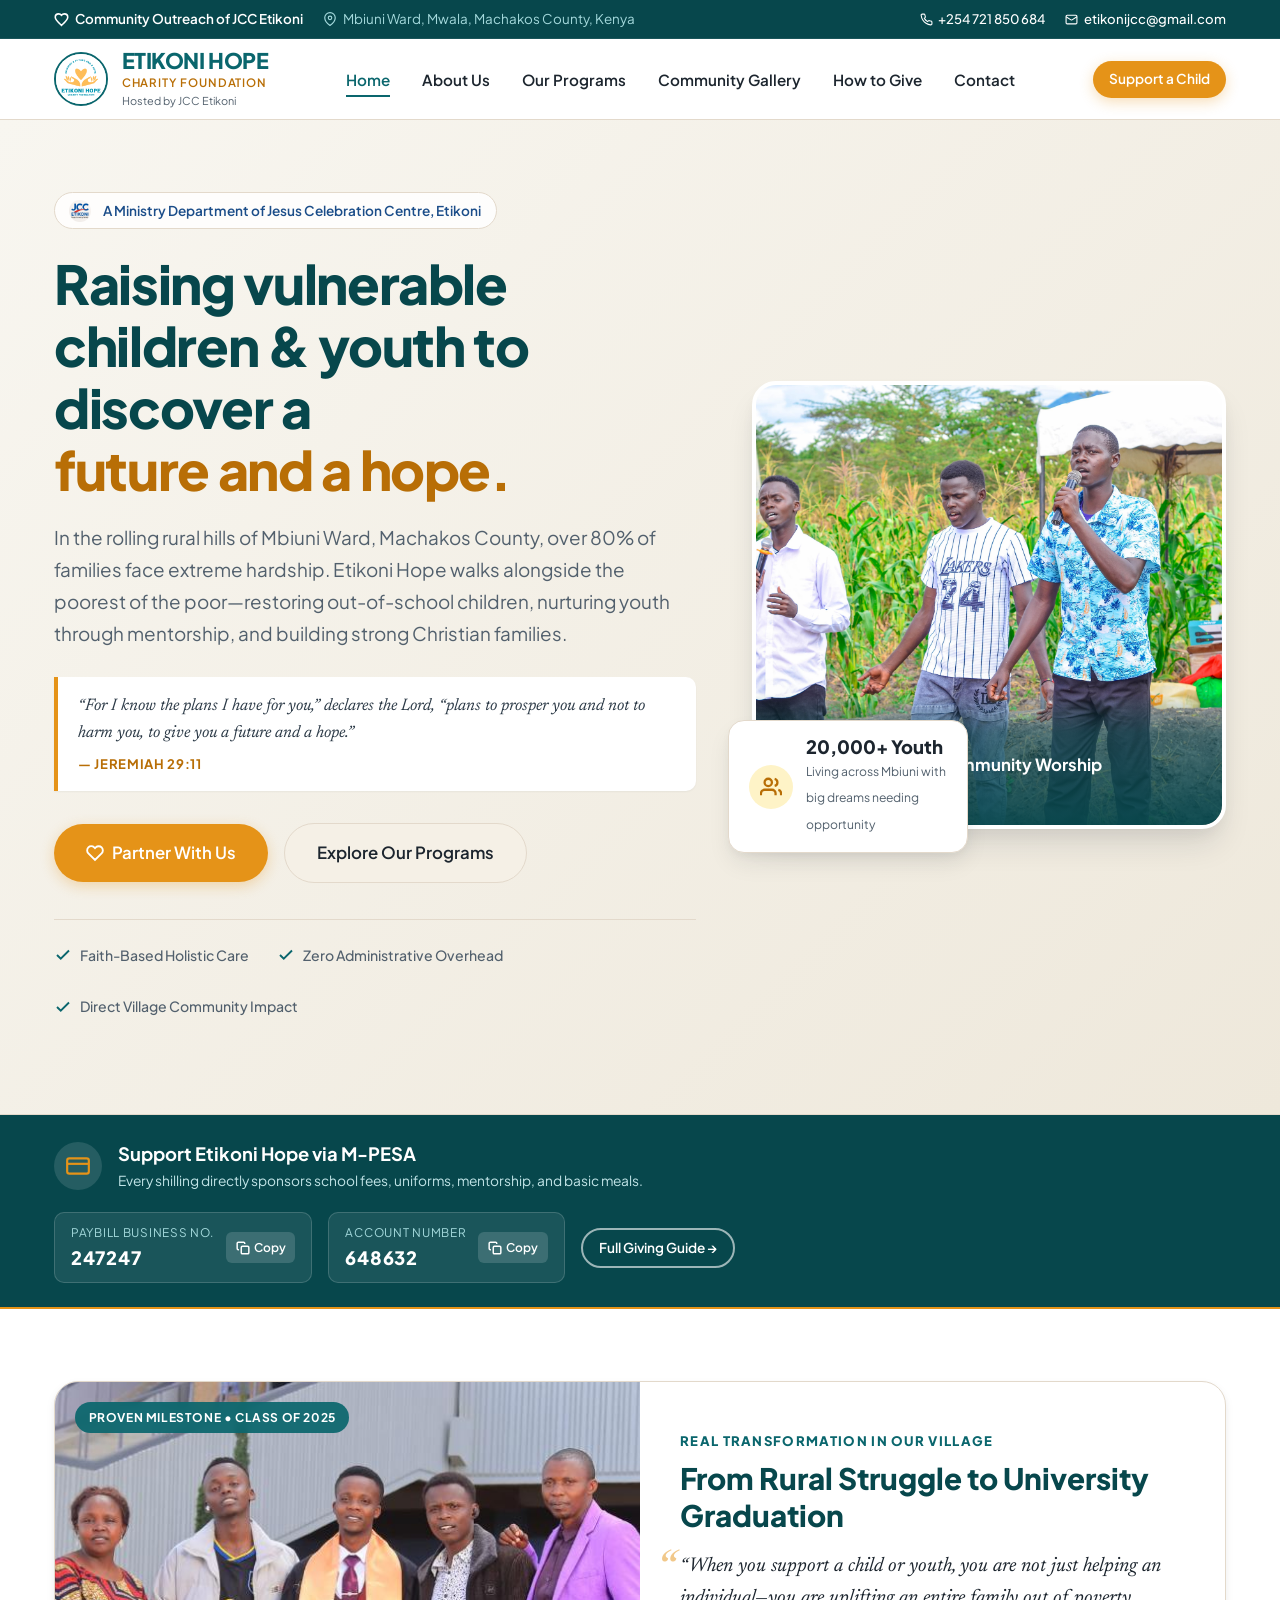
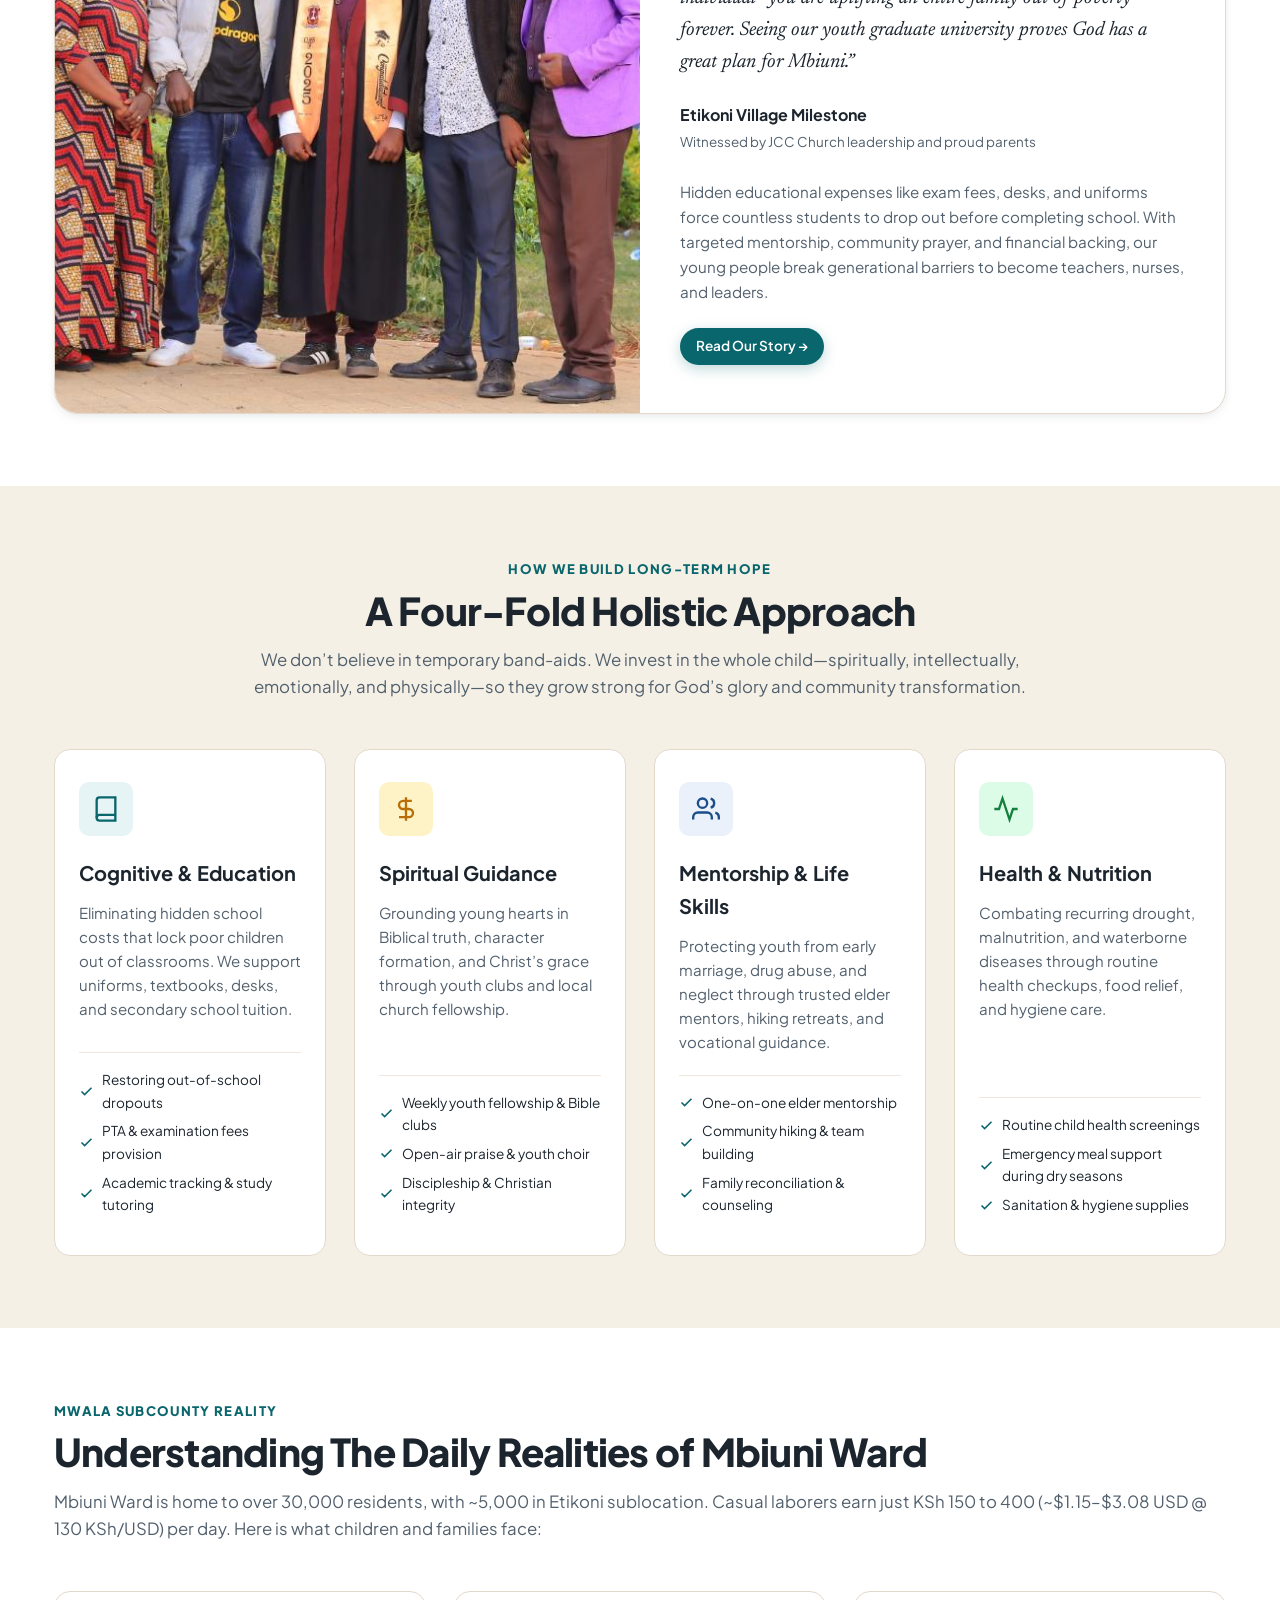
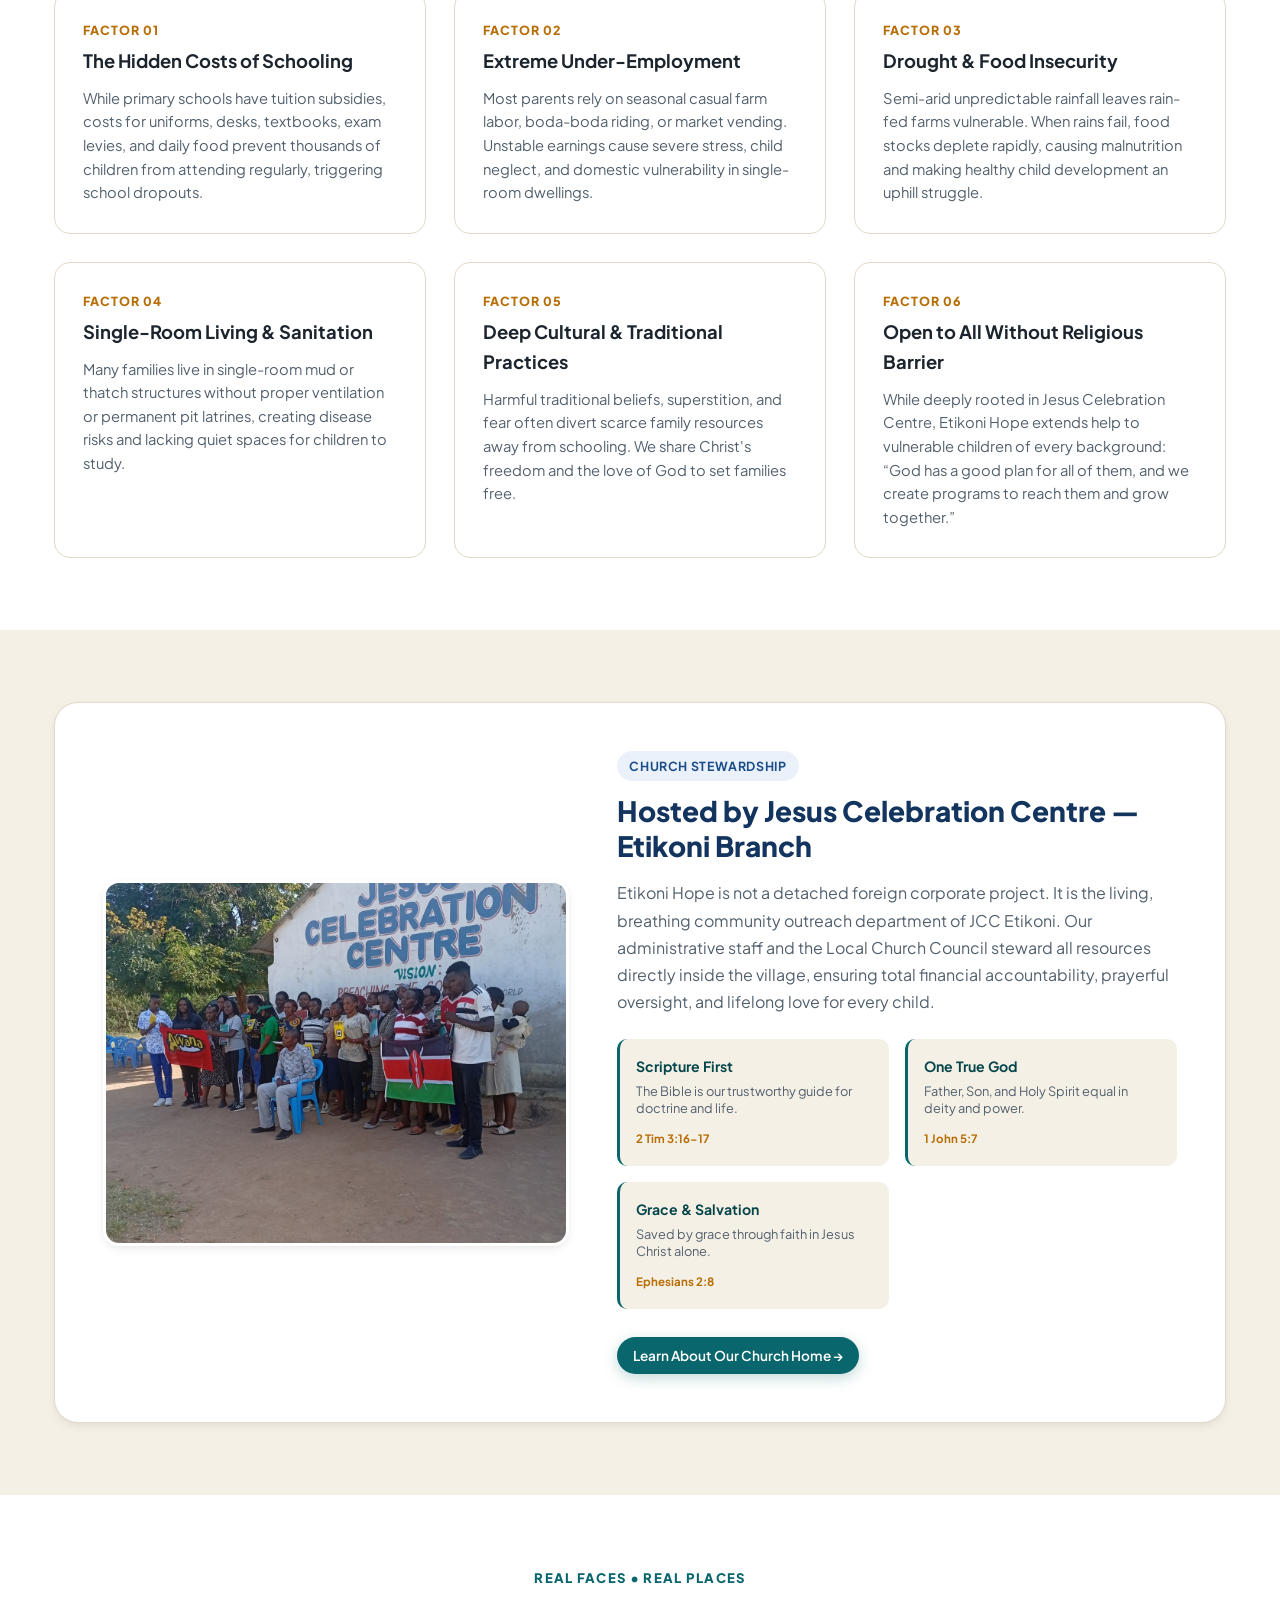
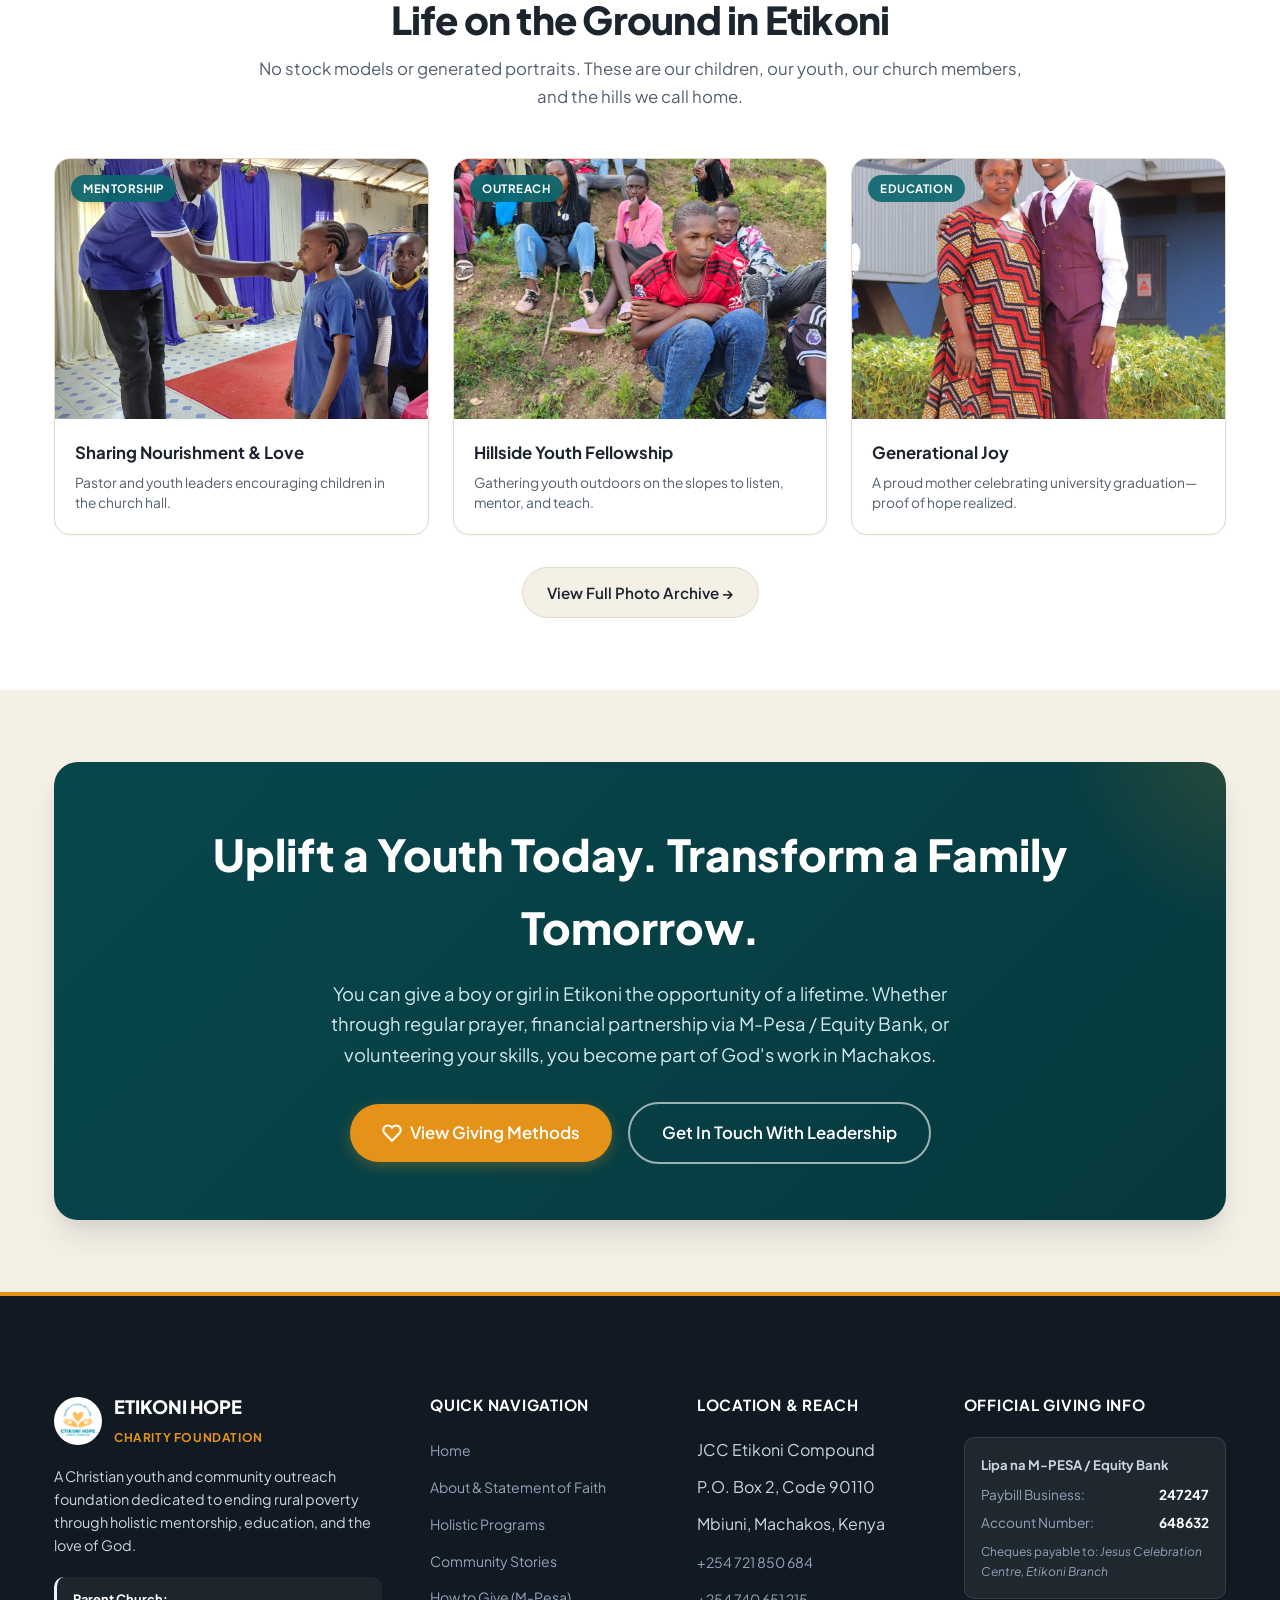
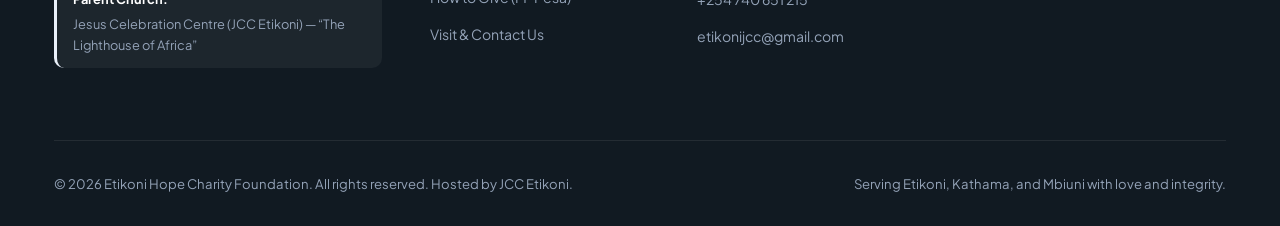
==== commit 7df396b1: "Replace Awana with youth and apply exchange rate 1 USD = 130 KSh" ====
--- a/index.html
+++ b/index.html
@@ -264,12 +264,12 @@
             </div>
             <h3 class="pillar-title">Spiritual Guidance</h3>
             <p class="pillar-text">
-              Grounding young hearts in Biblical truth, character formation, and Christ’s grace through Awana clubs and local church fellowship.
+              Grounding young hearts in Biblical truth, character formation, and Christ’s grace through youth clubs and local church fellowship.
             </p>
             <ul class="pillar-list">
               <li>
                 <svg width="15" height="15" viewBox="0 0 24 24" fill="none" stroke="currentColor" stroke-width="2.5"><polyline points="20 6 9 17 4 12"/></svg>
-                Weekly Awana children & youth clubs
+                Weekly youth fellowship & Bible clubs
               </li>
               <li>
                 <svg width="15" height="15" viewBox="0 0 24 24" fill="none" stroke="currentColor" stroke-width="2.5"><polyline points="20 6 9 17 4 12"/></svg>
@@ -342,7 +342,7 @@
           <span class="section-subtitle">Mwala Subcounty Reality</span>
           <h2 class="section-title">Understanding The Daily Realities of Mbiuni Ward</h2>
           <p class="section-description">
-            Mbiuni Ward is home to over 30,000 residents, with ~5,000 in Etikoni sublocation. Casual laborers earn just KSh 150 to 400 ($1.00–$3.00) per day. Here is what children and families face:
+            Mbiuni Ward is home to over 30,000 residents, with ~5,000 in Etikoni sublocation. Casual laborers earn just KSh 150 to 400 (~$1.15–$3.08 USD @ 130 KSh/USD) per day. Here is what children and families face:
           </p>
         </div>
 
@@ -404,7 +404,7 @@
         <div class="church-box">
           <div class="church-box-grid">
             <div class="church-media-card">
-              <img src="assets/images/church-awana-gathering.jpg" alt="JCC Etikoni church congregation and Awana youth ministry">
+              <img src="assets/images/church-youth-gathering.jpg" alt="JCC Etikoni church congregation and youth ministry">
             </div>
             <div class="church-info-block">
               <div class="badge-tag badge-tag-blue" style="margin-bottom:0.75rem;">Church Stewardship</div>
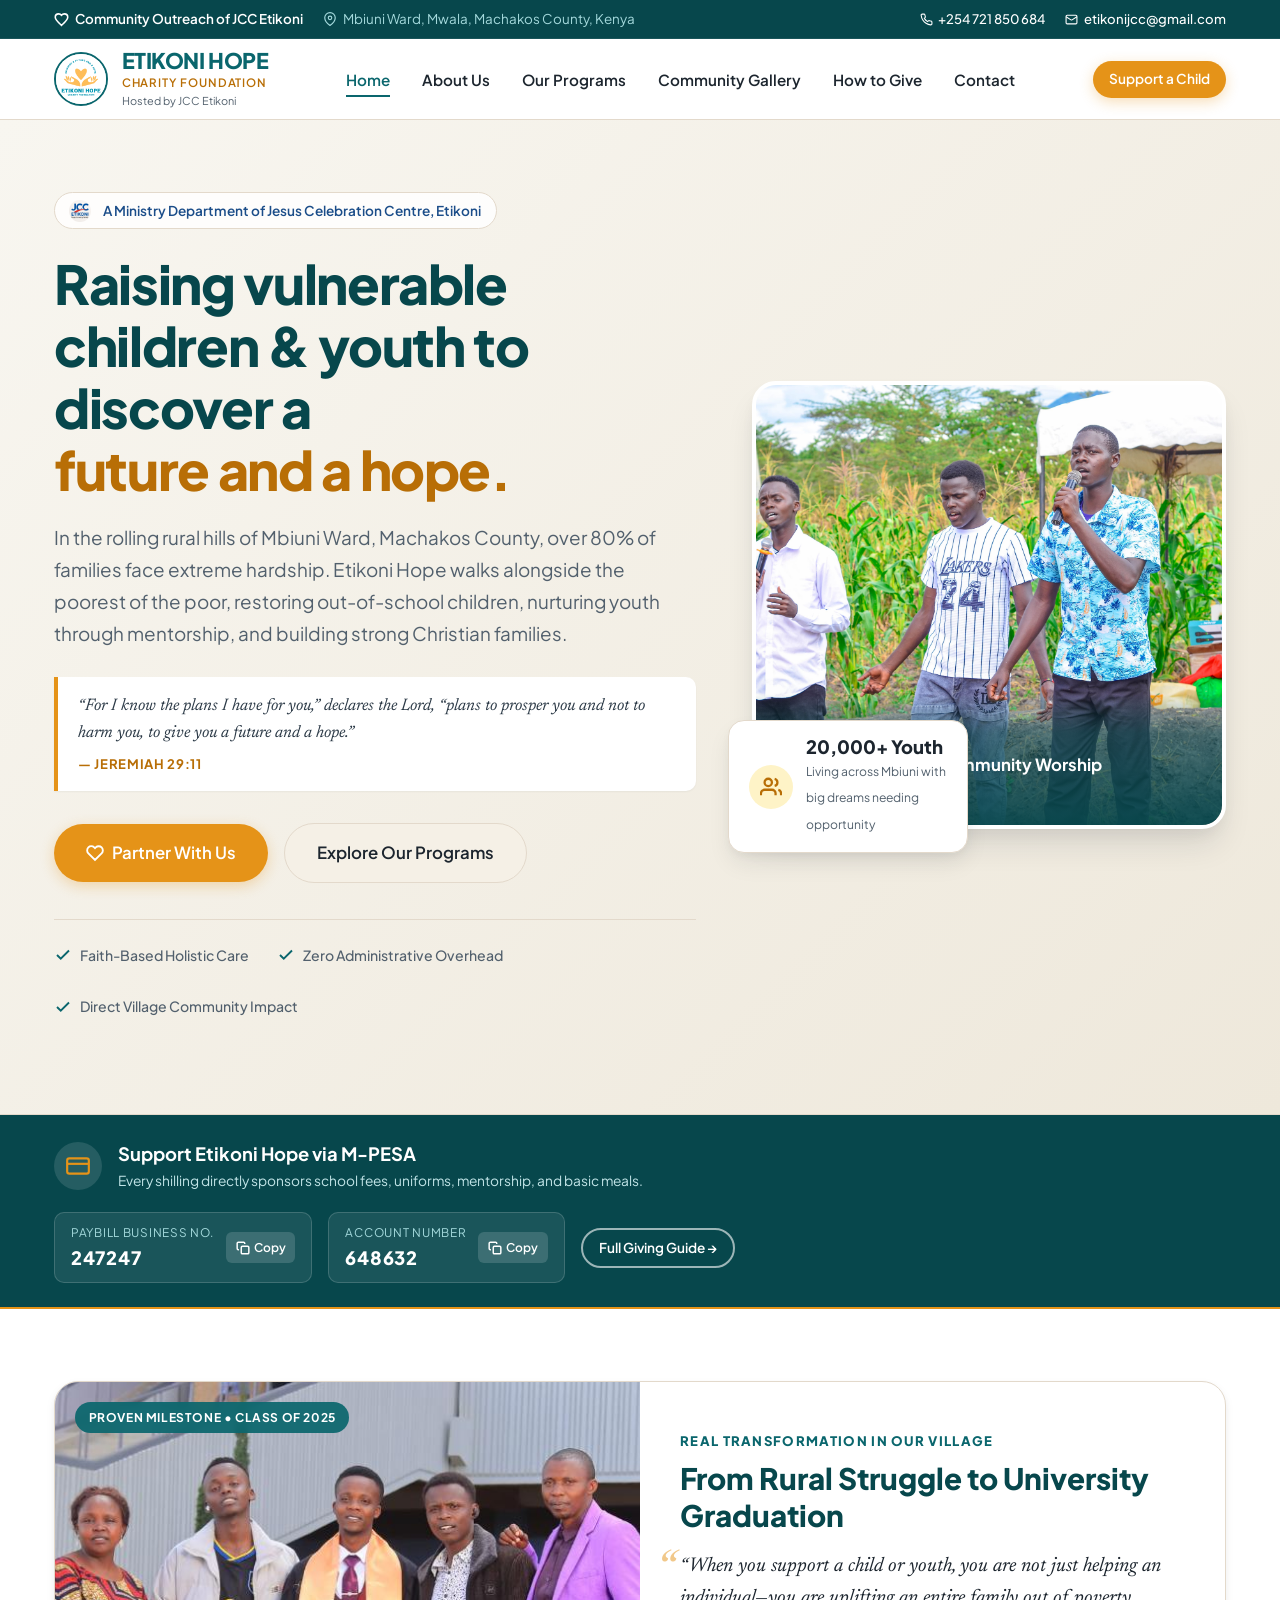
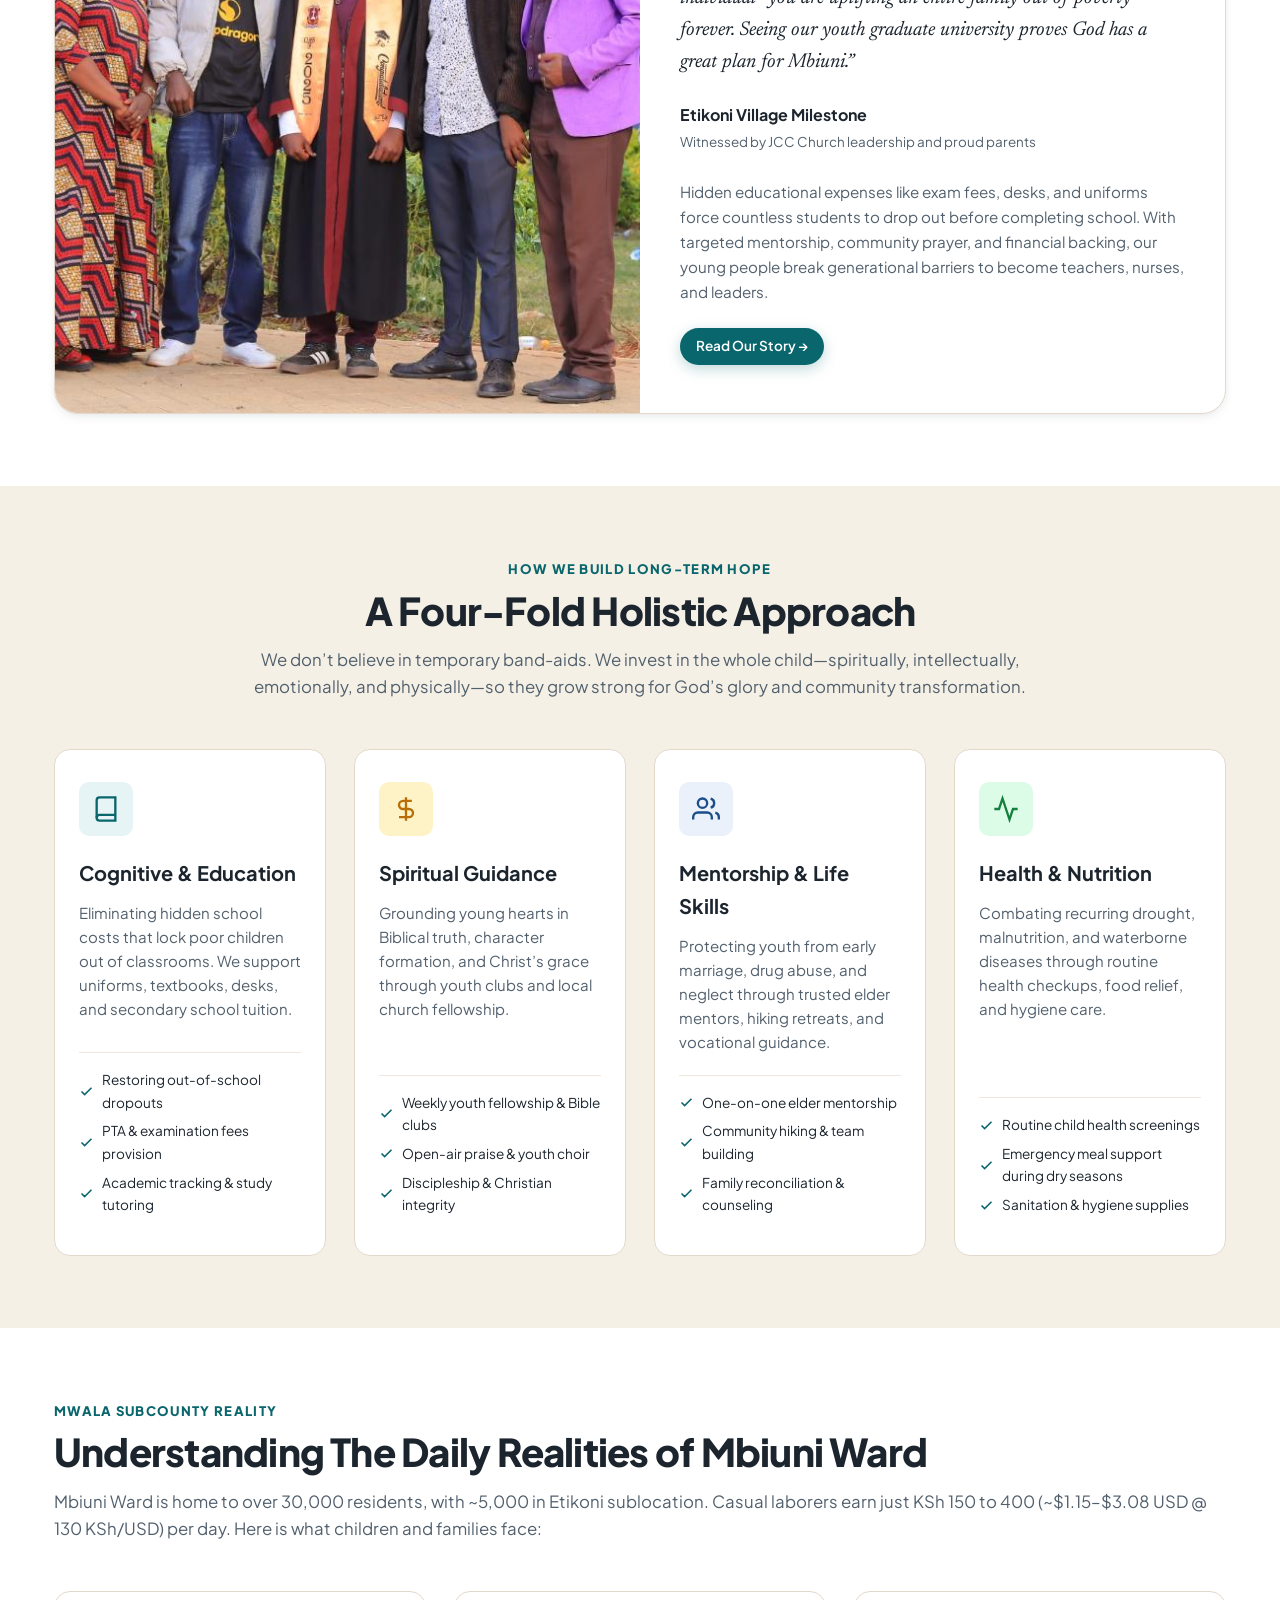
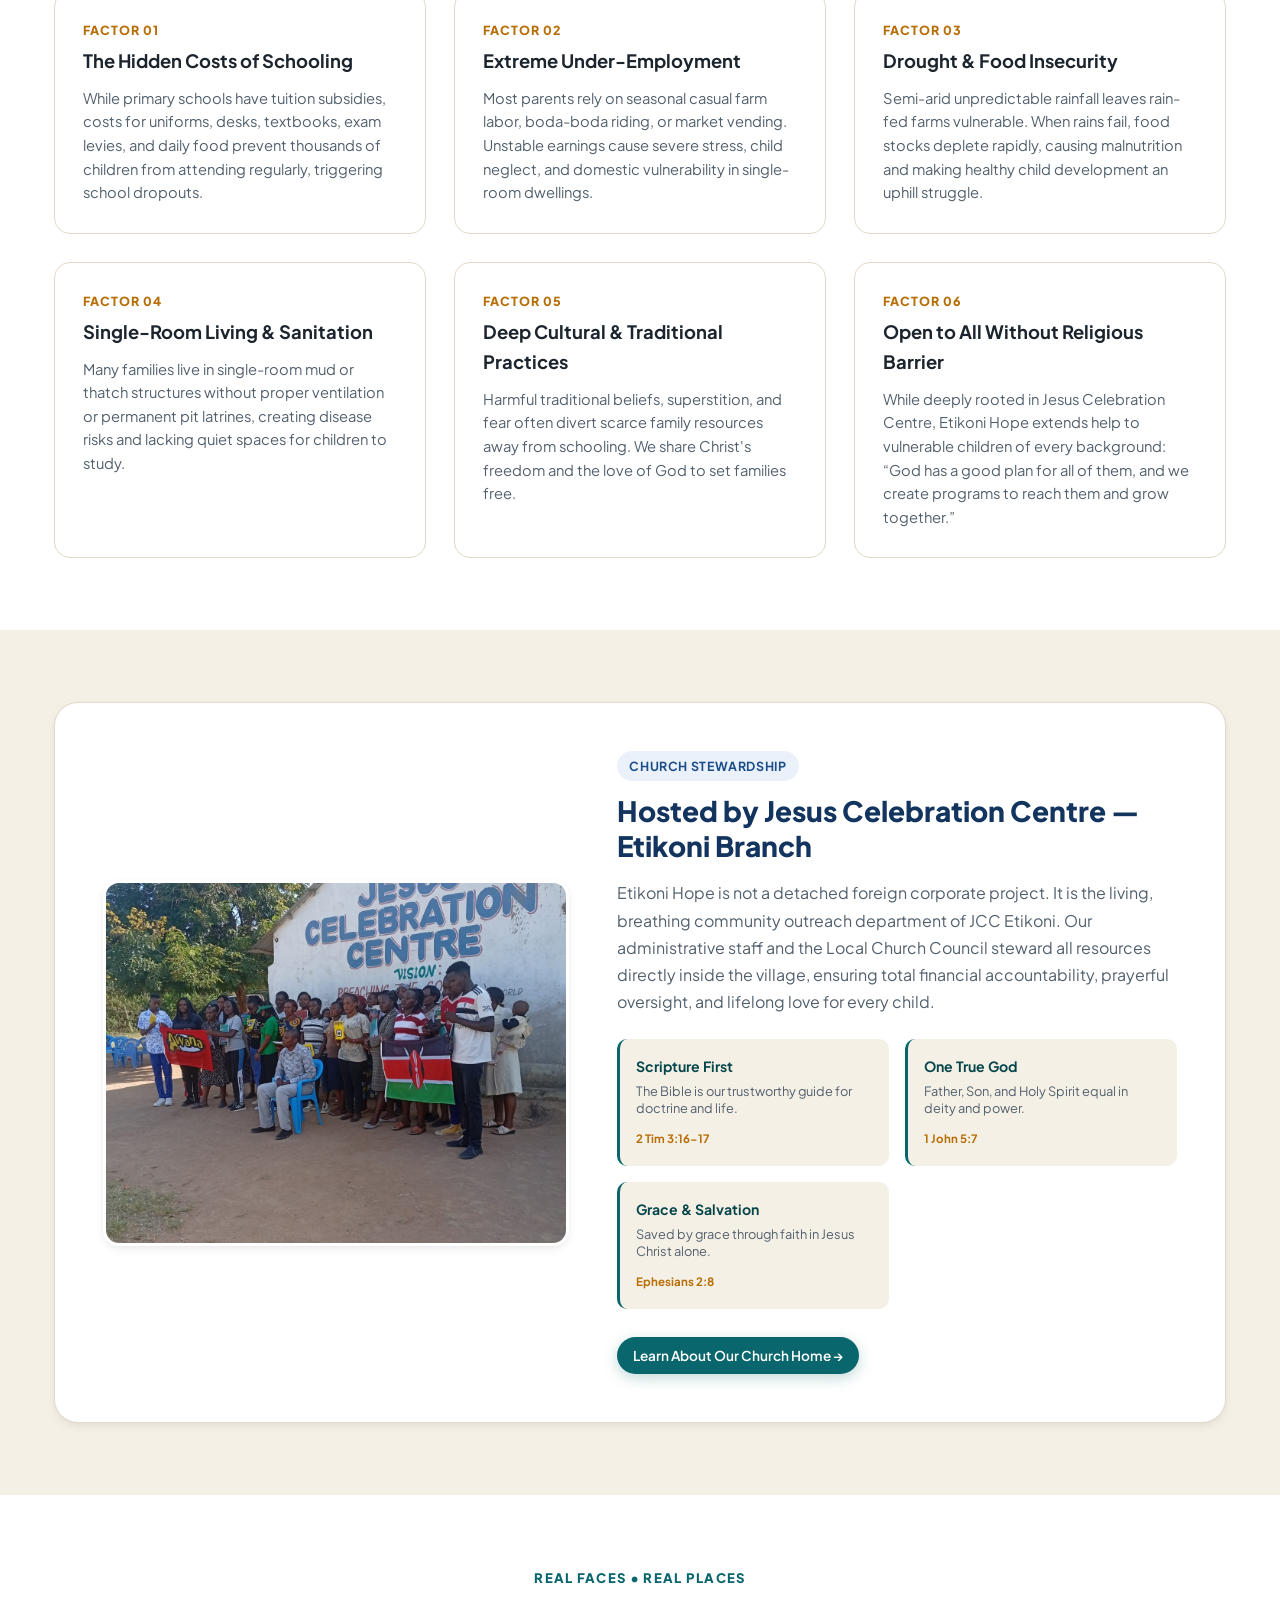
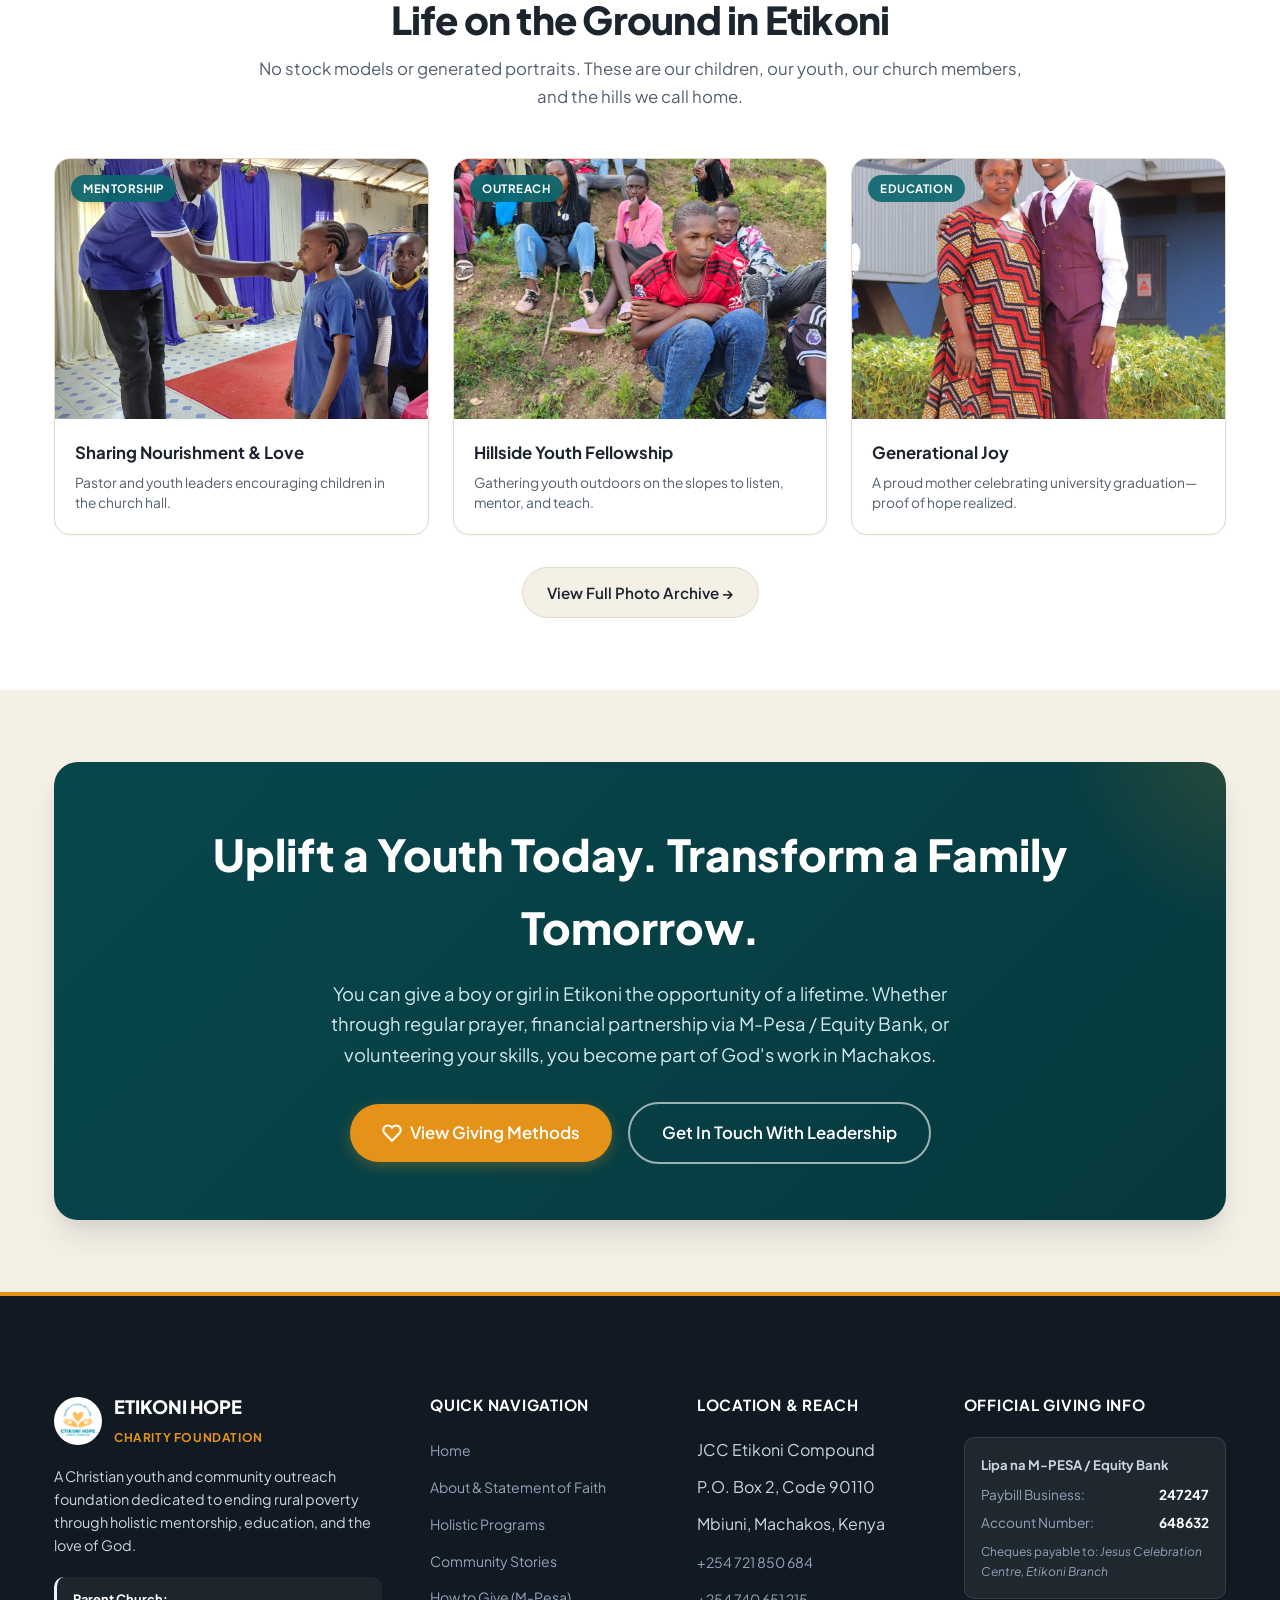
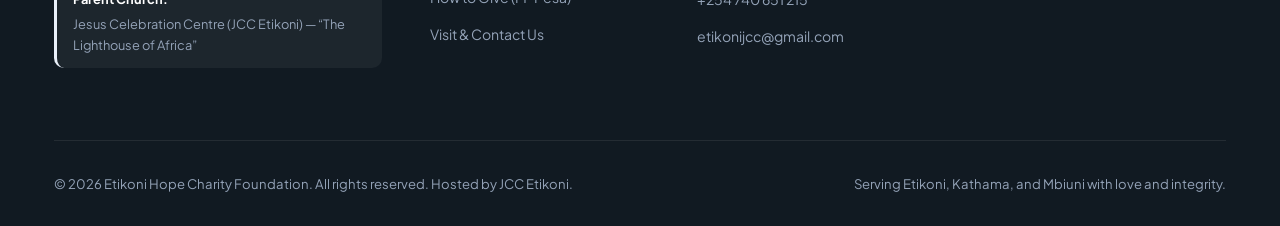
==== commit 1924b69c: "chore: remove outdated README content, clean up CSS styles, and delete unused files" ====
--- a/index.html
+++ b/index.html
@@ -86,7 +86,7 @@
             </h1>
 
             <p class="hero-lead">
-              In the rolling rural hills of Mbiuni Ward, Machakos County, over 80% of families face extreme hardship. Etikoni Hope walks alongside the poorest of the poor—restoring out-of-school children, nurturing youth through mentorship, and building strong Christian families.
+              In the rolling rural hills of Mbiuni Ward, Machakos County, over 80% of families face extreme hardship. Etikoni Hope walks alongside the poorest of the poor, restoring out-of-school children, nurturing youth through mentorship, and building strong Christian families.
             </p>
 
             <div class="scripture-banner">
